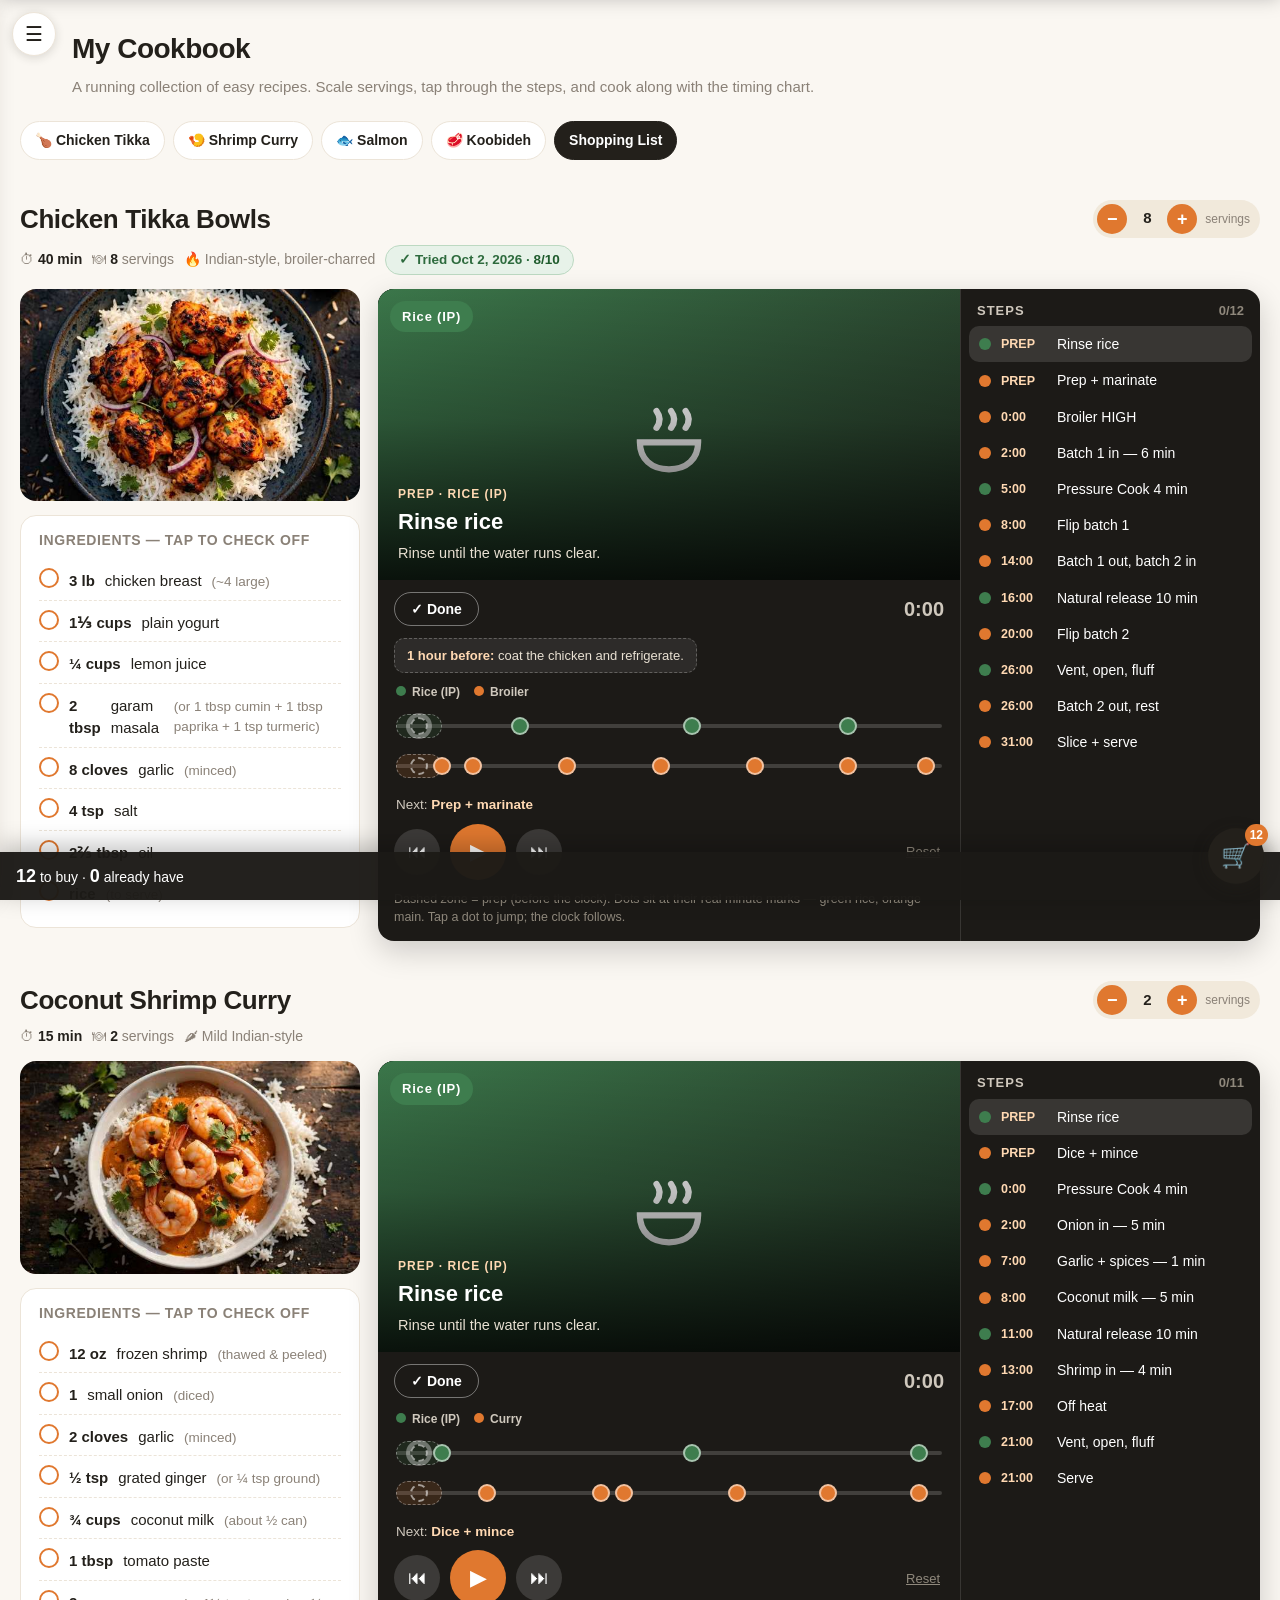
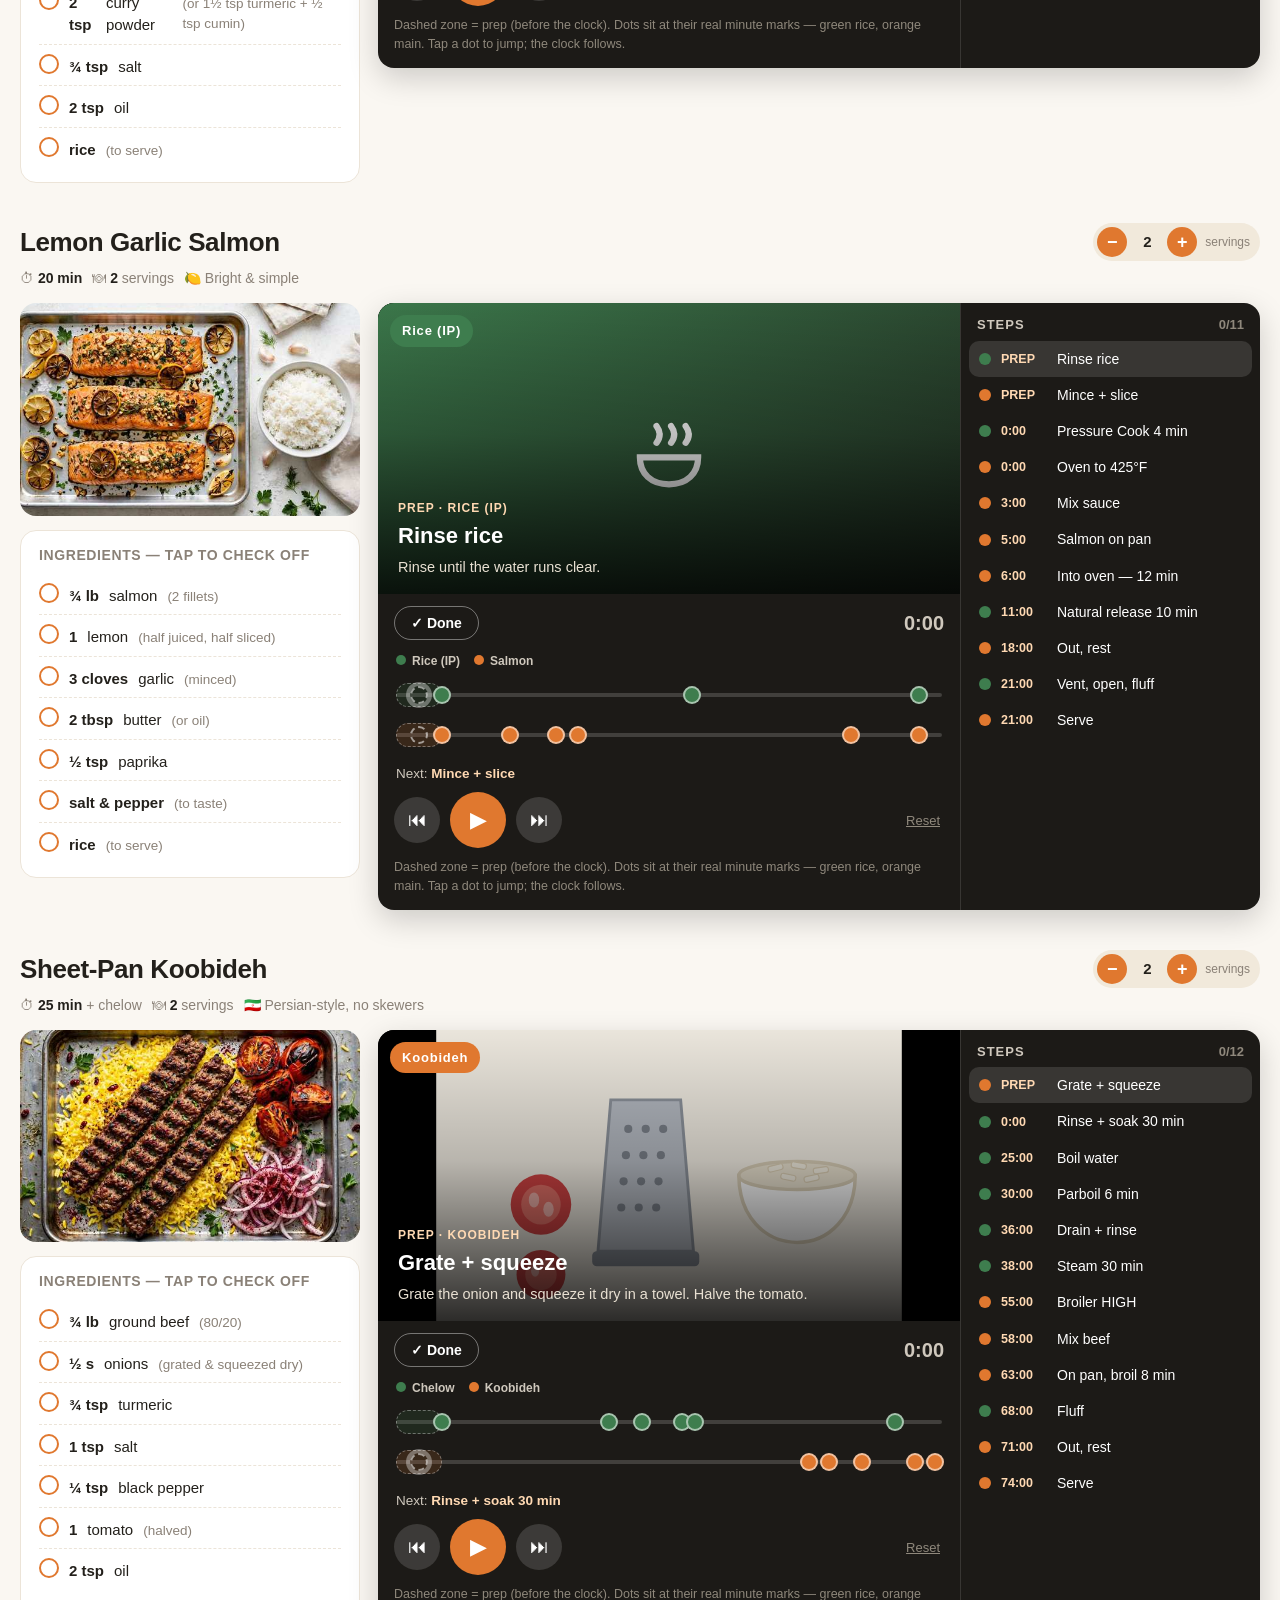
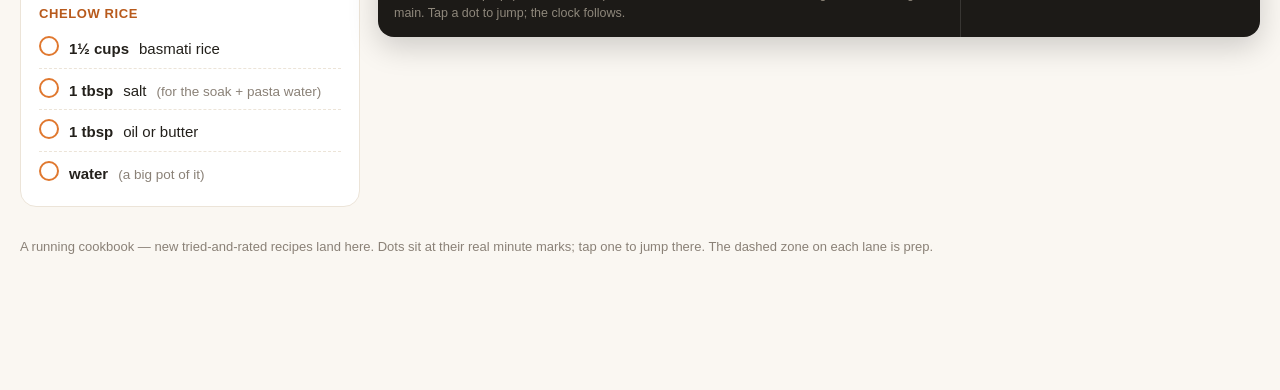
==== index.html @ 374c4019 "Shopping list: bottom section removed, now a floating mini-tab cart" ====
<!DOCTYPE html>
<html lang="en">
<head>
<meta charset="utf-8">
<meta name="viewport" content="width=device-width, initial-scale=1">
<title>My Cookbook</title>
<link rel="stylesheet" href="assets/app.css">
</head>
<body id="top">

<button id="drawerBtn" aria-label="Open menu" aria-expanded="false">☰</button>
<div id="scrim"></div>
<aside id="drawer" aria-hidden="true" aria-label="Site navigation">
  <div class="dhead"><span>My Cookbook</span><button id="drawerClose" aria-label="Close menu">×</button></div>
  <a class="dhome" href="index.html">⌂ Home</a>
  <div class="dlabel">Recipes</div>
  <nav class="drecipes">
    <a href="tikka.html">🍗 Chicken Tikka Bowls</a>
    <a href="shrimp.html">🍤 Coconut Shrimp Curry</a>
    <a href="salmon.html">🐟 Lemon Garlic Salmon</a>
    <a href="koobideh.html">🥩 Sheet-Pan Koobideh</a>
  </nav>
</aside>

<div id="cartFab">
  <div id="cartPanel" role="dialog" aria-label="Shopping list" aria-hidden="true">
    <div class="chead"><span>🛒 Shopping list</span><button id="cartClose" aria-label="Close shopping list">×</button></div>
    <ul id="cartItems"></ul>
    <div class="cfoot"><span id="cartTotal"></span><div class="cbtns"><button id="cartCopy">Copy for assistant</button><a id="cartAlbertsons" href="https://www.albertsons.com/assistant/" target="_blank" rel="noopener">Open Albertsons →</a></div></div>
  </div>
  <button id="cartBtn" aria-label="Open shopping list" aria-expanded="false">🛒<span id="cartCount"></span></button>
</div>

<div id="stickybar">
  <img id="sbThumb" alt="">
  <div class="sbname" id="sbName"></div>
  <div class="stepper" id="sbStepper">
    <button id="sbMinus" aria-label="Fewer servings">−</button><span class="sval" id="sbServ"></span><button id="sbPlus" aria-label="More servings">+</button><em>servings</em>
  </div>
</div>

<header>
  <h1>My Cookbook</h1>
  <p>A running collection of easy recipes. Scale servings, tap through the steps, and cook along with the timing chart.</p>
</header>

<nav class="toc">
  <a href="tikka.html">🍗 Chicken Tikka</a>
  <a href="shrimp.html">🍤 Shrimp Curry</a>
  <a href="salmon.html">🐟 Salmon</a>
  <a href="koobideh.html">🥩 Koobideh</a>
  <a href="#shopping" class="shop">Shopping List</a>
</nav>

<main>

<section class="recipe" id="tikka" data-r="tikka">
  <div class="rhead">
    <div><h2>Chicken Tikka Bowls</h2>
      <div class="meta"><span>⏱ <b>40 min</b></span><span>🍽 <b>8</b> servings</span><span>🔥 Indian-style, broiler-charred</span>
        <span class="tried">✓ Tried Oct 2, 2026 · <b>8/10</b></span></div></div>
    <div class="stepper" data-r="tikka"><button class="sminus" aria-label="Fewer servings">−</button><span class="sval"></span><button class="splus" aria-label="More servings">+</button><em>servings</em></div>
  </div>
  <div class="rgrid">
    <div class="c-ing"><img class="hero" data-img="chicken_tikka" src="" alt="Chicken tikka over rice">
      <div class="ingredients"><h3>Ingredients — tap to check off</h3><ul data-ingr="tikka"></ul></div></div>
    <div class="c-play"><div class="uplayer" data-player="tikka"></div></div>
  </div>
</section>

<section class="recipe" id="shrimp" data-r="shrimp">
  <div class="rhead">
    <div><h2>Coconut Shrimp Curry</h2>
      <div class="meta"><span>⏱ <b>15 min</b></span><span>🍽 <b>2</b> servings</span><span>🌶 Mild Indian-style</span></div></div>
    <div class="stepper" data-r="shrimp"><button class="sminus" aria-label="Fewer servings">−</button><span class="sval"></span><button class="splus" aria-label="More servings">+</button><em>servings</em></div>
  </div>
  <div class="rgrid">
    <div class="c-ing"><img class="hero" data-img="shrimp_curry" src="" alt="Coconut shrimp curry over rice">
      <div class="ingredients"><h3>Ingredients — tap to check off</h3><ul data-ingr="shrimp"></ul></div></div>
    <div class="c-play"><div class="uplayer" data-player="shrimp"></div></div>
  </div>
</section>

<section class="recipe" id="salmon" data-r="salmon">
  <div class="rhead">
    <div><h2>Lemon Garlic Salmon</h2>
      <div class="meta"><span>⏱ <b>20 min</b></span><span>🍽 <b>2</b> servings</span><span>🍋 Bright &amp; simple</span></div></div>
    <div class="stepper" data-r="salmon"><button class="sminus" aria-label="Fewer servings">−</button><span class="sval"></span><button class="splus" aria-label="More servings">+</button><em>servings</em></div>
  </div>
  <div class="rgrid">
    <div class="c-ing"><img class="hero" data-img="lemon_salmon" src="" alt="Lemon garlic salmon">
      <div class="ingredients"><h3>Ingredients — tap to check off</h3><ul data-ingr="salmon"></ul></div></div>
    <div class="c-play"><div class="uplayer" data-player="salmon"></div></div>
  </div>
</section>

<section class="recipe" id="koobideh" data-r="koobideh">
  <div class="rhead">
    <div><h2>Sheet-Pan Koobideh</h2>
      <div class="meta"><span>⏱ <b>25 min</b> + chelow</span><span>🍽 <b>2</b> servings</span><span>🇮🇷 Persian-style, no skewers</span></div></div>
    <div class="stepper" data-r="koobideh"><button class="sminus" aria-label="Fewer servings">−</button><span class="sval"></span><button class="splus" aria-label="More servings">+</button><em>servings</em></div>
  </div>
  <div class="rgrid">
    <div class="c-ing"><img class="hero" data-img="koobideh" src="" alt="Sheet-pan koobideh kebab">
      <div class="ingredients"><h3>Ingredients — tap to check off</h3><ul data-ingr="koobideh"></ul><h4>Chelow rice</h4><ul data-ingr="chelow"></ul></div></div>
    <div class="c-play"><div class="uplayer" data-player="koobideh"></div></div>
  </div>
</section>

<!-- data source for the floating cart (#cartFab); the visible shopping UI lives in the mini tab -->
<section id="shopping" hidden>
  <h2>Shopping List</h2>
  <p class="sub">Everything starts on your list — tap <b>Have it</b> for what’s already in your kitchen. Your picks are saved on this device.</p>

  <div class="group">
    <h3>Seafood &amp; Meat</h3>
    <div class="item" data-id="s1" data-name="Frozen shrimp, 12 oz">
      <div class="row1"><span class="name">Frozen shrimp</span><span class="qty">12 oz</span></div>
      <div class="tip">A 1 lb bag works too — just freeze the extra. Thaw in the fridge the night before.</div>
      <div class="pick"><button class="have">Have it</button><button class="need">Need it</button></div>
    </div>
    <div class="item" data-id="s2" data-name="Salmon fillets, ¾ lb">
      <div class="row1"><span class="name">Salmon fillets</span><span class="qty">¾ lb (2 fillets)</span></div>
      <div class="tip">Buy frozen — freeze on arrival, move to the fridge the night before cooking.</div>
      <div class="pick"><button class="have">Have it</button><button class="need">Need it</button></div>
    </div>
    <div class="item" data-id="s3" data-name="Chicken breast, 3 lb">
      <div class="row1"><span class="name">Chicken breast</span><span class="qty">3 lb (~4 large)</span></div>
      <div class="tip">Slice into strips or pound to even thickness so it cooks uniformly under the broiler.</div>
      <div class="pick"><button class="have">Have it</button><button class="need">Need it</button></div>
    </div>
    <div class="item" data-id="s4" data-name="Ground beef (80/20), ¾ lb">
      <div class="row1"><span class="name">Ground beef</span><span class="qty">¾ lb · 80/20</span></div>
      <div class="tip">Freeze on arrival, move to the fridge the night before cooking.</div>
      <div class="pick"><button class="have">Have it</button><button class="need">Need it</button></div>
    </div>
  </div>

  <div class="group">
    <h3>Produce</h3>
    <div class="item" data-id="s5" data-name="Yellow onions × 2">
      <div class="row1"><span class="name">Yellow onions</span><span class="qty">× 2</span></div>
      <div class="pick"><button class="have">Have it</button><button class="need">Need it</button></div>
    </div>
    <div class="item" data-id="s6" data-name="Garlic, 1 head">
      <div class="row1"><span class="name">Garlic</span><span class="qty">1 head</span></div>
      <div class="pick"><button class="have">Have it</button><button class="need">Need it</button></div>
    </div>
    <div class="item" data-id="s7" data-name="Fresh ginger, small piece">
      <div class="row1"><span class="name">Fresh ginger</span><span class="qty">small piece</span></div>
      <div class="tip">Optional — ground ginger from your spice rack works fine.</div>
      <div class="pick"><button class="have">Have it</button><button class="need">Need it</button></div>
    </div>
    <div class="item" data-id="s8" data-name="Lemons × 2">
      <div class="row1"><span class="name">Lemons</span><span class="qty">× 2</span></div>
      <div class="pick"><button class="have">Have it</button><button class="need">Need it</button></div>
    </div>
    <div class="item" data-id="s9" data-name="Tomato × 1">
      <div class="row1"><span class="name">Tomatoes</span><span class="qty">× 1</span></div>
      <div class="pick"><button class="have">Have it</button><button class="need">Need it</button></div>
    </div>
  </div>

  <div class="group">
    <h3>Dairy &amp; Pantry</h3>
    <div class="item" data-id="s10" data-name="Coconut milk, 1 can (13.5 oz)">
      <div class="row1"><span class="name">Coconut milk</span><span class="qty">1 can · 13.5 oz</span></div>
      <div class="tip">You'll use about half; the rest keeps 4 days in the fridge.</div>
      <div class="pick"><button class="have">Have it</button><button class="need">Need it</button></div>
    </div>
    <div class="item" data-id="s11" data-name="Tomato paste, 1 small can">
      <div class="row1"><span class="name">Tomato paste</span><span class="qty">1 small can</span></div>
      <div class="pick"><button class="have">Have it</button><button class="need">Need it</button></div>
    </div>
    <div class="item" data-id="s12" data-name="Plain yogurt, 1 large tub (32 oz)">
      <div class="row1"><span class="name">Plain yogurt</span><span class="qty">1 large tub · 32 oz</span></div>
      <div class="tip">For the tikka marinade — you'll use about 1⅓ cups. Whole milk yogurt = best char.</div>
      <div class="pick"><button class="have">Have it</button><button class="need">Need it</button></div>
    </div>
  </div>

  <div class="onhand"><b>Assumed on hand</b> (you said you’re stocked): rice, oil, butter, salt, pepper, turmeric, cumin, coriander, paprika, curry powder, garam masala.</div>
</section>

</main>

<div class="shopbar">
  <div class="count" id="shopCount"><b>12</b> items to decide on</div>
</div>

<footer>
  <p>A running cookbook — new tried-and-rated recipes land here. Dots sit at their real minute marks; tap one to jump there. The dashed zone on each lane is prep.</p>
</footer>

<script src="assets/img-data/shrimp_curry.js"></script><script src="assets/img-data/lemon_salmon.js"></script><script src="assets/img-data/chicken_tikka.js"></script><script src="assets/img-data/koobideh.js"></script><script src="assets/img-data/shrimp_steps.js"></script><script src="assets/img-data/salmon_steps.js"></script><script src="assets/img-data/chelow.js"></script><script src="assets/img-data/shrimp_prep.js"></script><script src="assets/img-data/salmon_prep.js"></script><script src="assets/app.js"></script>
</body>
</html>
---- assets/app.css ----
:root{
    --bg:#faf7f2; --card:#ffffff; --ink:#23201b; --muted:#8a8177;
    --accent:#e0782f; --accent-dark:#b85a1c; --green:#3e7d4e; --line:#ece4d8;
    --radius:16px;
  }
  *{box-sizing:border-box; -webkit-tap-highlight-color:transparent;}
  body{margin:0; background:var(--bg); color:var(--ink);
    font-family:-apple-system,BlinkMacSystemFont,"Segoe UI",Roboto,Helvetica,Arial,sans-serif;
    line-height:1.5; padding-bottom:120px;}
  /* ---------- sticky recipe bar ---------- */
  #stickybar{position:fixed; top:0; left:0; right:0; z-index:60; display:flex; align-items:center; gap:12px;
    background:rgba(28,26,23,.97); color:#fff; padding:10px 16px;
    transform:translateY(-110%); transition:transform .25s ease; box-shadow:0 4px 18px rgba(0,0,0,.25);}
  #stickybar.show{transform:none;}
  #stickybar img{width:44px; height:44px; border-radius:50%; object-fit:cover; flex:0 0 auto;}
  #stickybar .sbname{font-weight:700; font-size:15px; flex:1; white-space:nowrap; overflow:hidden; text-overflow:ellipsis;}
  .stepper{display:flex; align-items:center; gap:8px; border-radius:999px; padding:4px 8px 4px 4px; flex:0 0 auto;}
  #stickybar .stepper{background:rgba(255,255,255,.12);}
  .rhead .stepper{background:#f1e9db;}
  .stepper button{width:30px; height:30px; border-radius:50%; border:none; background:var(--accent); color:#fff;
    font-size:18px; font-weight:700; cursor:pointer; line-height:1; padding:0;}
  .stepper .sval{min-width:24px; text-align:center; font-weight:800; font-size:15px; font-variant-numeric:tabular-nums;}
  .stepper em{font-style:normal; font-size:12px; color:#cfc8bd; margin-right:2px;}
  .rhead .stepper em{color:var(--muted);}
  /* ---------- page head ---------- */
  header{padding:28px 20px 8px 72px; max-width:1400px; margin:0 auto;}
  header h1{margin:0 0 6px; font-size:28px; letter-spacing:-.5px;}
  header p{margin:0; color:var(--muted); font-size:15px;}
  .toc{max-width:1400px; margin:14px auto 0; padding:0 20px; display:flex; gap:8px; flex-wrap:wrap;}
  .toc a{text-decoration:none; color:var(--ink); background:var(--card); border:1px solid var(--line);
    padding:8px 14px; border-radius:999px; font-size:14px; font-weight:600;}
  .toc a.shop{background:var(--ink); color:#fff; border-color:var(--ink);}
  /* retractable left nav drawer */
  #drawerBtn{position:fixed; top:12px; left:12px; z-index:70; width:44px; height:44px; border-radius:50%;
    background:var(--card); border:1px solid var(--line); font-size:20px; line-height:1; cursor:pointer;
    box-shadow:0 2px 10px rgba(35,32,27,.15); color:var(--ink);}
  #scrim{position:fixed; inset:0; z-index:75; background:rgba(35,32,27,.45);
    opacity:0; pointer-events:none; transition:opacity .25s ease;}
  #scrim.show{opacity:1; pointer-events:auto;}
  #drawer{position:fixed; top:0; left:0; bottom:0; z-index:80; width:min(300px,84vw);
    background:var(--card); box-shadow:4px 0 24px rgba(35,32,27,.2);
    transform:translateX(-105%); transition:transform .28s ease;
    display:flex; flex-direction:column; padding:18px;}
  #drawer.open{transform:none;}
  .dhead{display:flex; align-items:center; justify-content:space-between;
    font-weight:800; font-size:18px; margin-bottom:12px;}
  #drawerClose{border:0; background:none; font-size:26px; cursor:pointer; color:var(--muted); line-height:1; padding:4px 8px;}
  .dhome{display:block; font-weight:700; padding:12px; border-radius:12px;
    text-decoration:none; color:var(--ink); background:#f6efe3; margin-bottom:4px;}
  .dlabel{font-size:12px; text-transform:uppercase; letter-spacing:.08em; color:var(--muted); margin:14px 4px 6px;}
  .drecipes a{display:block; padding:11px 12px; border-radius:12px; text-decoration:none; color:var(--ink); font-weight:600;}
  .drecipes a:hover{background:#f6efe3;}
  .drecipes a.active, .dhome.active{background:var(--accent); color:#fff;}
  /* floating shopping cart */
  #cartFab{position:fixed; right:16px; bottom:16px; z-index:65;}
  #cartBtn{width:56px; height:56px; border-radius:50%; background:var(--ink); color:#fff;
    font-size:24px; border:0; cursor:pointer; box-shadow:0 4px 16px rgba(35,32,27,.3); position:relative;}
  #cartCount{position:absolute; top:-4px; right:-4px; background:var(--accent); color:#fff;
    font-size:12px; font-weight:800; min-width:22px; height:22px; border-radius:11px;
    display:flex; align-items:center; justify-content:center; padding:0 5px;}
  #cartPanel{position:absolute; right:0; bottom:68px; width:min(320px,calc(100vw - 32px));
    max-height:min(60vh,480px); overflow-y:auto; background:var(--card);
    border:1px solid var(--line); border-radius:16px; box-shadow:0 8px 32px rgba(35,32,27,.25);
    transform:translateY(8px); opacity:0; pointer-events:none; transition:opacity .2s ease, transform .2s ease;}
  #cartFab.open #cartPanel{opacity:1; pointer-events:auto; transform:none;}
  .chead{display:flex; align-items:center; justify-content:space-between; padding:12px 14px;
    font-weight:800; border-bottom:1px solid var(--line); position:sticky; top:0; background:var(--card); z-index:1;}
  #cartClose{border:0; background:none; font-size:24px; cursor:pointer; color:var(--muted); line-height:1; padding:2px 6px;}
  #cartItems{list-style:none; margin:0; padding:8px;}
  #cartItems li label{display:flex; gap:10px; align-items:flex-start; padding:9px 8px;
    border-radius:10px; cursor:pointer; font-size:14px;}
  #cartItems li label:hover{background:#f6efe3;}
  #cartItems input{width:18px; height:18px; accent-color:var(--accent); margin-top:1px; flex:0 0 auto; cursor:pointer;}
  #cartItems .cempty{padding:16px; text-align:center; color:var(--muted); font-size:14px;}
  .cfoot{display:flex; flex-direction:column; gap:4px;
    padding:10px 14px 12px; border-top:1px solid var(--line); position:sticky; bottom:0; background:var(--card);}
  #cartTotal{font-size:13px; color:var(--muted); font-weight:600;}
  .cbtns{display:flex; gap:8px; margin-top:6px;}
  #cartCopy{flex:1; background:var(--accent); color:#fff; border:0; border-radius:10px;
    padding:10px 12px; font-weight:700; font-size:14px; cursor:pointer;}
  #cartAlbertsons{flex:1; background:#fff; color:var(--ink); border:1px solid var(--line); border-radius:10px;
    padding:10px 12px; font-weight:700; font-size:14px; text-align:center; text-decoration:none;}
  #cartItems li.off label{opacity:.45;}
  #cartItems .trow small{display:block; color:var(--muted); font-size:12.5px; margin-top:2px; font-weight:400;}
  main{max-width:1400px; margin:0 auto; padding:0 20px;}
  section.recipe{margin-top:40px; scroll-margin-top:80px;}
  /* ---------- recipe head + grid ---------- */
  .rhead{display:flex; justify-content:space-between; align-items:flex-start; gap:12px; margin:0 0 14px; flex-wrap:wrap;}
  .rhead h2{margin:0 0 6px; font-size:26px; letter-spacing:-.4px;}
  .meta{display:flex; gap:10px; flex-wrap:wrap; color:var(--muted); font-size:14px; align-items:center;}
  .meta b{color:var(--ink);}
  .tried{display:inline-block; background:#e7f2e9; color:#2e6b3e; border:1.5px solid #bcd9c2;
    border-radius:999px; padding:4px 13px; font-weight:700; font-size:13.5px;}
  .tried b{color:#1f5c2d;}
  .rgrid{display:grid; gap:18px; grid-template-columns:1fr; align-items:start;}
  @media(min-width:1000px){
    .rgrid{grid-template-columns:minmax(300px,340px) minmax(0,1fr);}
  }
  .recipe .hero{width:100%; border-radius:var(--radius); display:block; aspect-ratio:16/10; object-fit:cover;}
  .ingredients{background:var(--card); border:1px solid var(--line); border-radius:var(--radius); padding:14px 18px; margin-top:14px;}
  .ingredients h3{margin:0 0 8px; font-size:14px; text-transform:uppercase; letter-spacing:.6px; color:var(--muted);}
  .ingredients h4{margin:14px 0 4px; font-size:13px; text-transform:uppercase; letter-spacing:.6px; color:var(--accent-dark);}
  .ingredients ul{margin:0; padding:0; list-style:none;}
  .ingredients li{padding:7px 0; border-top:1px dashed var(--line); font-size:15px; cursor:pointer; display:flex; gap:10px; align-items:baseline;}
  .ingredients li:first-child{border-top:none;}
  .ingredients li::before{content:""; flex:0 0 auto; width:16px; height:16px; border:2px solid var(--accent);
    border-radius:50%; transform:translateY(2px);}
  .ingredients li.done{color:var(--muted); text-decoration:line-through;}
  .ingredients li.done::before{background:var(--accent); border-color:var(--accent);}
  .ingredients .iqty{font-weight:700; font-variant-numeric:tabular-nums;}
  .ingredients .inote{color:var(--muted); font-size:13.5px;}
  /* ---------- unified player ---------- */
  .uplayer{background:#1c1a17; border-radius:var(--radius); overflow:hidden; color:#fff; box-shadow:0 10px 30px rgba(0,0,0,.18);}
  .ugrid{display:grid; grid-template-columns:1fr;}
  .umain{min-width:0;}
  .uscreen{position:relative; aspect-ratio:16/8; overflow:hidden; background:#000;}
  .uvis{position:absolute; inset:0;}
  .uvis.kb{animation:kb 8s ease-in-out infinite alternate;}
  .upic{position:absolute; inset:0; background-size:cover; background-position:center;}
  .upic.quad{background-size:200% 200%; background-repeat:no-repeat;}
  .uart{position:absolute; inset:0;}
  .uart svg{width:100%; height:100%; display:block;}
  .uicon{position:absolute; inset:0; display:flex; align-items:center; justify-content:center;}
  @keyframes kb{from{transform:scale(1) translate(0,0);} to{transform:scale(1.12) translate(-1.5%,1.5%);}}
  .uscreen .shade{position:absolute; inset:0; background:linear-gradient(to top, rgba(0,0,0,.82) 0%, rgba(0,0,0,.25) 55%, rgba(0,0,0,.05) 100%);}
  .lane-chip{position:absolute; top:12px; left:12px; color:#fff;
    font-weight:800; font-size:13px; letter-spacing:.8px; padding:6px 12px; border-radius:999px;}
  .step-text{position:absolute; left:0; right:0; bottom:0; padding:18px 20px 16px;}
  .step-text .kicker{font-size:12px; letter-spacing:1px; color:#ffd9b3; font-weight:700; margin-bottom:4px; font-variant-numeric:tabular-nums;}
  .step-text .instr{font-size:22px; font-weight:700; line-height:1.35; margin:0;}
  .step-text .isub{font-size:14.5px; font-weight:500; line-height:1.45; margin:6px 0 0; color:#e8e0d2; max-width:36em;}
  .step-text.anim .instr, .step-text.anim .kicker, .step-text.anim .isub{animation:slideup .45s ease both;}
  @keyframes slideup{from{opacity:0; transform:translateY(14px);} to{opacity:1; transform:none;}}
  .u-actions{display:flex; align-items:center; gap:10px; padding:12px 16px 2px;}
  .tchip{border:none; border-radius:999px; background:var(--accent); color:#fff; font-size:14px; font-weight:700;
    padding:9px 16px; cursor:pointer; font-variant-numeric:tabular-nums;}
  .tchip.running{animation:tpulse 1s infinite;}
  @keyframes tpulse{50%{opacity:.6;}}
  .udone{border:1.5px solid rgba(255,255,255,.4); background:transparent; color:#fff; border-radius:999px;
    font-size:14px; font-weight:700; padding:8px 16px; cursor:pointer;}
  .udone.marked{background:var(--green); border-color:var(--green);}
  .uclock{margin-left:auto; font-size:20px; font-weight:800; font-variant-numeric:tabular-nums; color:#cfc8bd;}
  .tl-prep{display:inline-block; font-size:13px; background:rgba(255,255,255,.08); border:1px dashed rgba(255,255,255,.25);
    border-radius:10px; padding:7px 12px; margin:10px 16px 0; color:#e8e0d2;}
  .tl-prep b{color:#ffd9b3;}
  .utimeline{position:relative; padding:10px 18px 2px;}
  .ulegend{display:flex; gap:14px; margin-bottom:8px; flex-wrap:wrap;}
  .uleg{font-size:12px; color:#cfc8bd; font-weight:600;}
  .uleg i{display:inline-block; width:10px; height:10px; border-radius:50%; margin-right:6px;}
  .ulanes{position:relative; --pz:46px;}
  .ulane{position:relative; height:34px; margin-bottom:6px;}
  .utrack{position:absolute; left:0; right:0; top:50%; height:4px; transform:translateY(-50%);
    background:rgba(255,255,255,.16); border-radius:99px;}
  .uprepzone{position:absolute; left:0; top:50%; transform:translateY(-50%); width:var(--pz); height:24px;
    border:1.5px dashed rgba(255,255,255,.35); border-radius:99px;}
  .udot{position:absolute; top:50%; transform:translate(-50%,-50%); width:18px; height:18px; border-radius:50%;
    border:2px solid rgba(255,255,255,.55); cursor:pointer; padding:0;}
  .udot.prep{background:transparent !important; border-style:dashed;}
  .udot.done{outline:3px solid var(--green); outline-offset:2px;}
  .udot.active{box-shadow:0 0 0 4px rgba(255,255,255,.35);}
  .ucursor{position:absolute; top:0; bottom:0; width:2px; background:#fff; opacity:.85; display:none;
    box-shadow:0 0 8px rgba(255,255,255,.6); z-index:5;}
  .unext{font-size:13.5px; color:#cfc8bd; padding:4px 18px 0; min-height:20px;}
  .unext b{color:#ffd9b3;}
  .ucontrols{display:flex; align-items:center; gap:10px; padding:8px 16px 4px;}
  .cbtn{border:none; border-radius:50%; width:46px; height:46px; font-size:19px; cursor:pointer;
    background:rgba(255,255,255,.14); color:#fff; display:flex; align-items:center; justify-content:center;}
  .cbtn.play{background:var(--accent); width:56px; height:56px; font-size:22px;}
  .treset{border:none; background:none; color:#8f887c; font-size:13px; cursor:pointer; text-decoration:underline;
    padding:4px; margin-left:auto;}
  .hint{font-size:12.5px; color:#8f887c; padding:6px 16px 14px;}
  /* ---------- step list ---------- */
  .ulistwrap{display:flex; flex-direction:column; min-height:0; border-top:1px solid rgba(255,255,255,.12);}
  .ulisthead{padding:12px 16px 6px; font-size:13px; font-weight:800; letter-spacing:1px; color:#cfc8bd;
    text-transform:uppercase; display:flex; justify-content:space-between; align-items:baseline;}
  .uprog{font-variant-numeric:tabular-nums; color:#8f887c; letter-spacing:0;}
  .ulist{overflow-y:auto; padding:0 8px 12px;}
  .urow{display:flex; align-items:center; gap:10px; width:100%; text-align:left; background:none; border:none; color:#fff;
    padding:9px 10px; border-radius:10px; cursor:pointer; font-size:14px; font-family:inherit;}
  .urow:hover{background:rgba(255,255,255,.06);}
  .urow.active{background:rgba(255,255,255,.12);}
  .rdot{flex:0 0 auto; width:12px; height:12px; border-radius:50%;}
  .rtime{flex:0 0 auto; width:46px; font-variant-numeric:tabular-nums; font-size:12.5px; color:#ffd9b3; font-weight:700;}
  .rshort{flex:1; line-height:1.3;}
  .urow.done .rshort{color:#8f887c; text-decoration:line-through;}
  .rcheck{flex:0 0 auto; color:var(--green); font-weight:800; visibility:hidden;}
  .urow.done .rcheck{visibility:visible;}
  @media(min-width:1200px){
    .ugrid{grid-template-columns:minmax(0,1fr) 300px;}
    .ulistwrap{border-top:none; border-left:1px solid rgba(255,255,255,.12);}
    .ulist{max-height:640px;}
  }
  /* ---------- shopping ---------- */
  #shopping{margin-top:44px; scroll-margin-top:80px;}
  #shopping h2{font-size:24px; letter-spacing:-.4px; margin:0 0 4px;}
  #shopping .sub{color:var(--muted); font-size:14.5px; margin:0 0 14px;}
  .group{background:var(--card); border:1px solid var(--line); border-radius:var(--radius); margin-bottom:14px; overflow:hidden;}
  .group h3{margin:0; padding:12px 18px; font-size:14px; text-transform:uppercase; letter-spacing:.6px;
    color:var(--muted); background:#f5efe6;}
  .item{padding:12px 18px; border-top:1px solid var(--line);}
  .item .row1{display:flex; justify-content:space-between; gap:10px; align-items:baseline;}
  .item .name{font-weight:600; font-size:15.5px;}
  .item .qty{color:var(--muted); font-size:13.5px; text-align:right;}
  .item .tip{font-size:13px; color:var(--muted); margin:2px 0 8px;}
  .pick{display:flex; gap:8px;}
  .pick button{flex:1; border:1.5px solid var(--line); background:#fff; border-radius:10px; padding:9px 0;
    font-size:14px; font-weight:600; cursor:pointer; color:var(--ink);}
  .pick button.have.on{background:var(--green); border-color:var(--green); color:#fff;}
  .pick button.need.on{background:var(--accent); border-color:var(--accent); color:#fff;}
  .onhand{background:var(--card); border:1px dashed var(--line); border-radius:var(--radius);
    padding:12px 18px; font-size:14px; color:var(--muted); margin-bottom:14px;}
  .onhand b{color:var(--ink);}
  .shopbar{position:fixed; left:0; right:0; bottom:0; background:rgba(28,26,23,.97); color:#fff;
    padding:12px 16px calc(12px + env(safe-area-inset-bottom)); display:flex; gap:10px; align-items:center;
    box-shadow:0 -6px 24px rgba(0,0,0,.25); z-index:50;}
  .shopbar .count{font-size:14px; flex:1; line-height:1.35;}
  .shopbar .count b{font-size:18px;}
  .shopbar button{border:none; border-radius:12px; padding:12px 16px; font-size:14.5px; font-weight:700; cursor:pointer;}
  #copyBtn{background:var(--accent); color:#fff;}
  #albertsons{background:#fff; color:var(--ink); text-decoration:none; display:inline-block; border-radius:12px; padding:12px 16px; font-size:14.5px; font-weight:700;}
  footer{max-width:1400px; margin:30px auto 0; padding:0 20px; color:var(--muted); font-size:13px;}
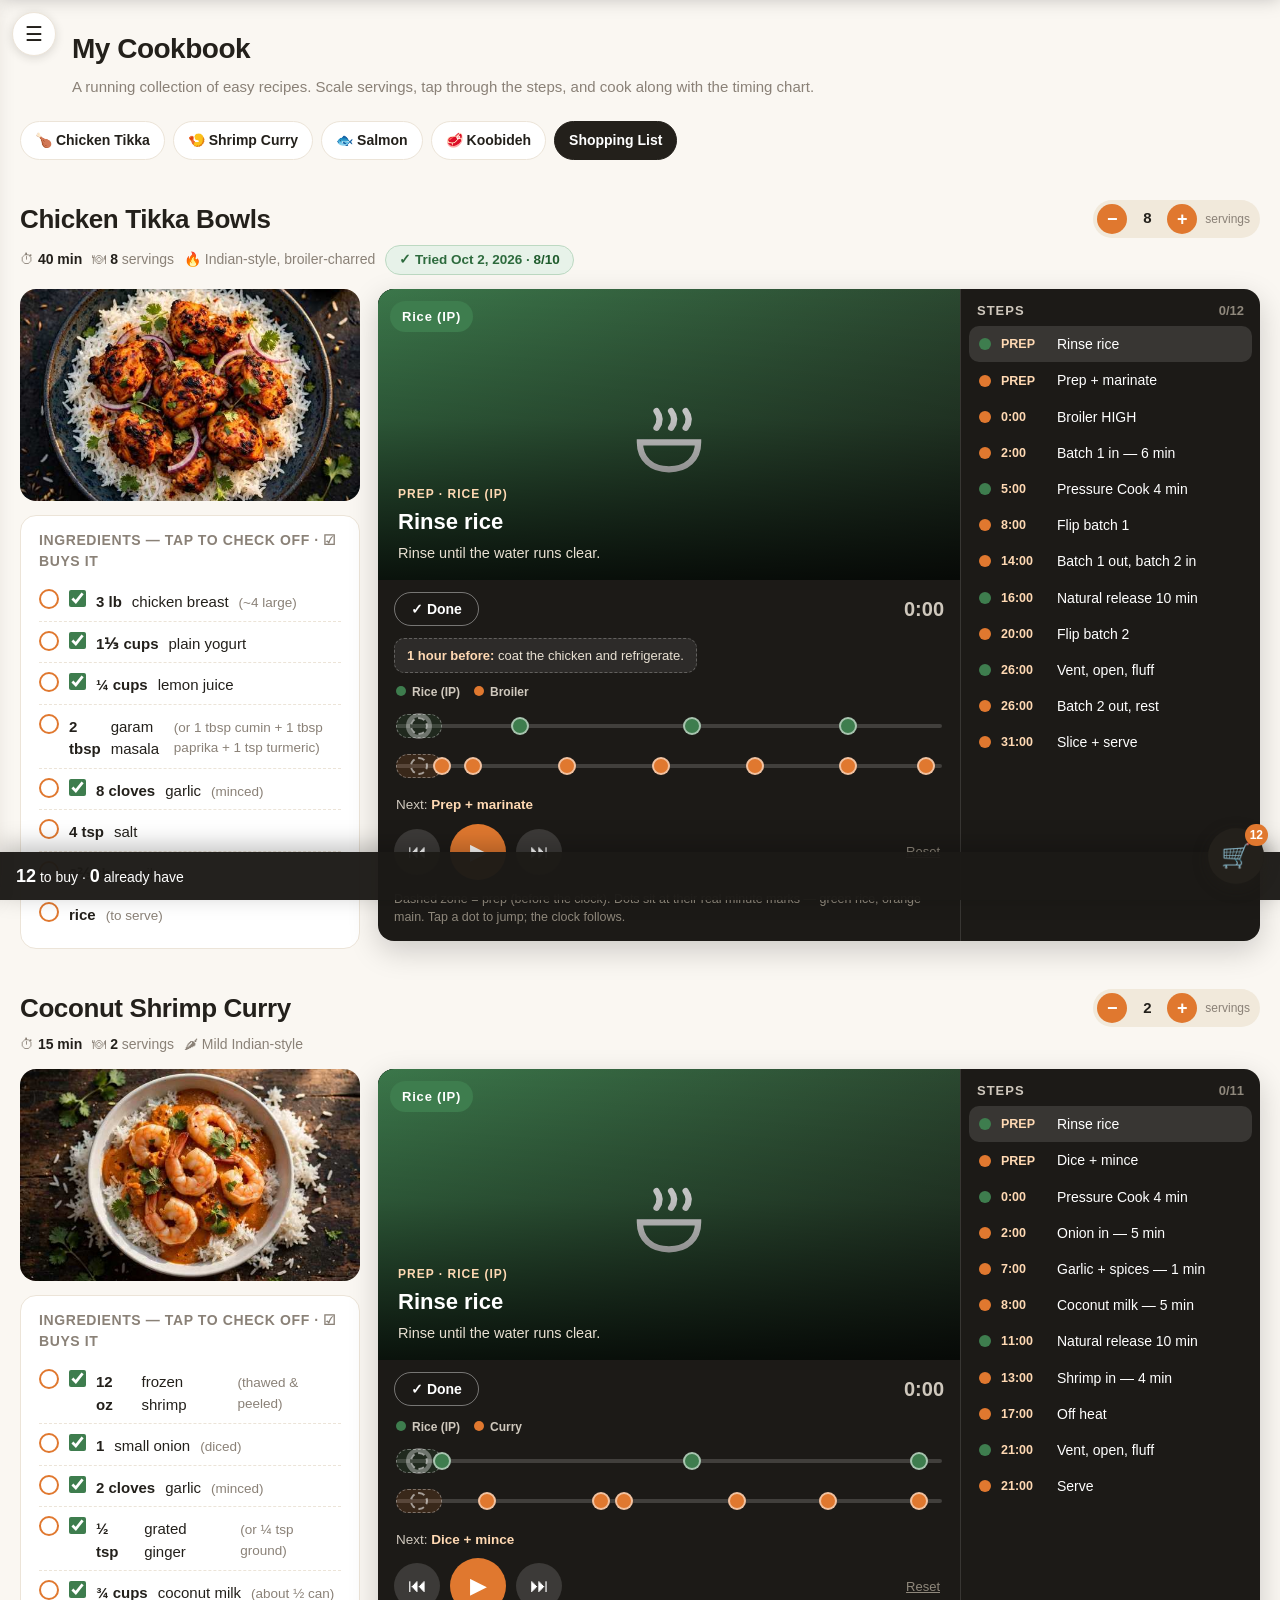
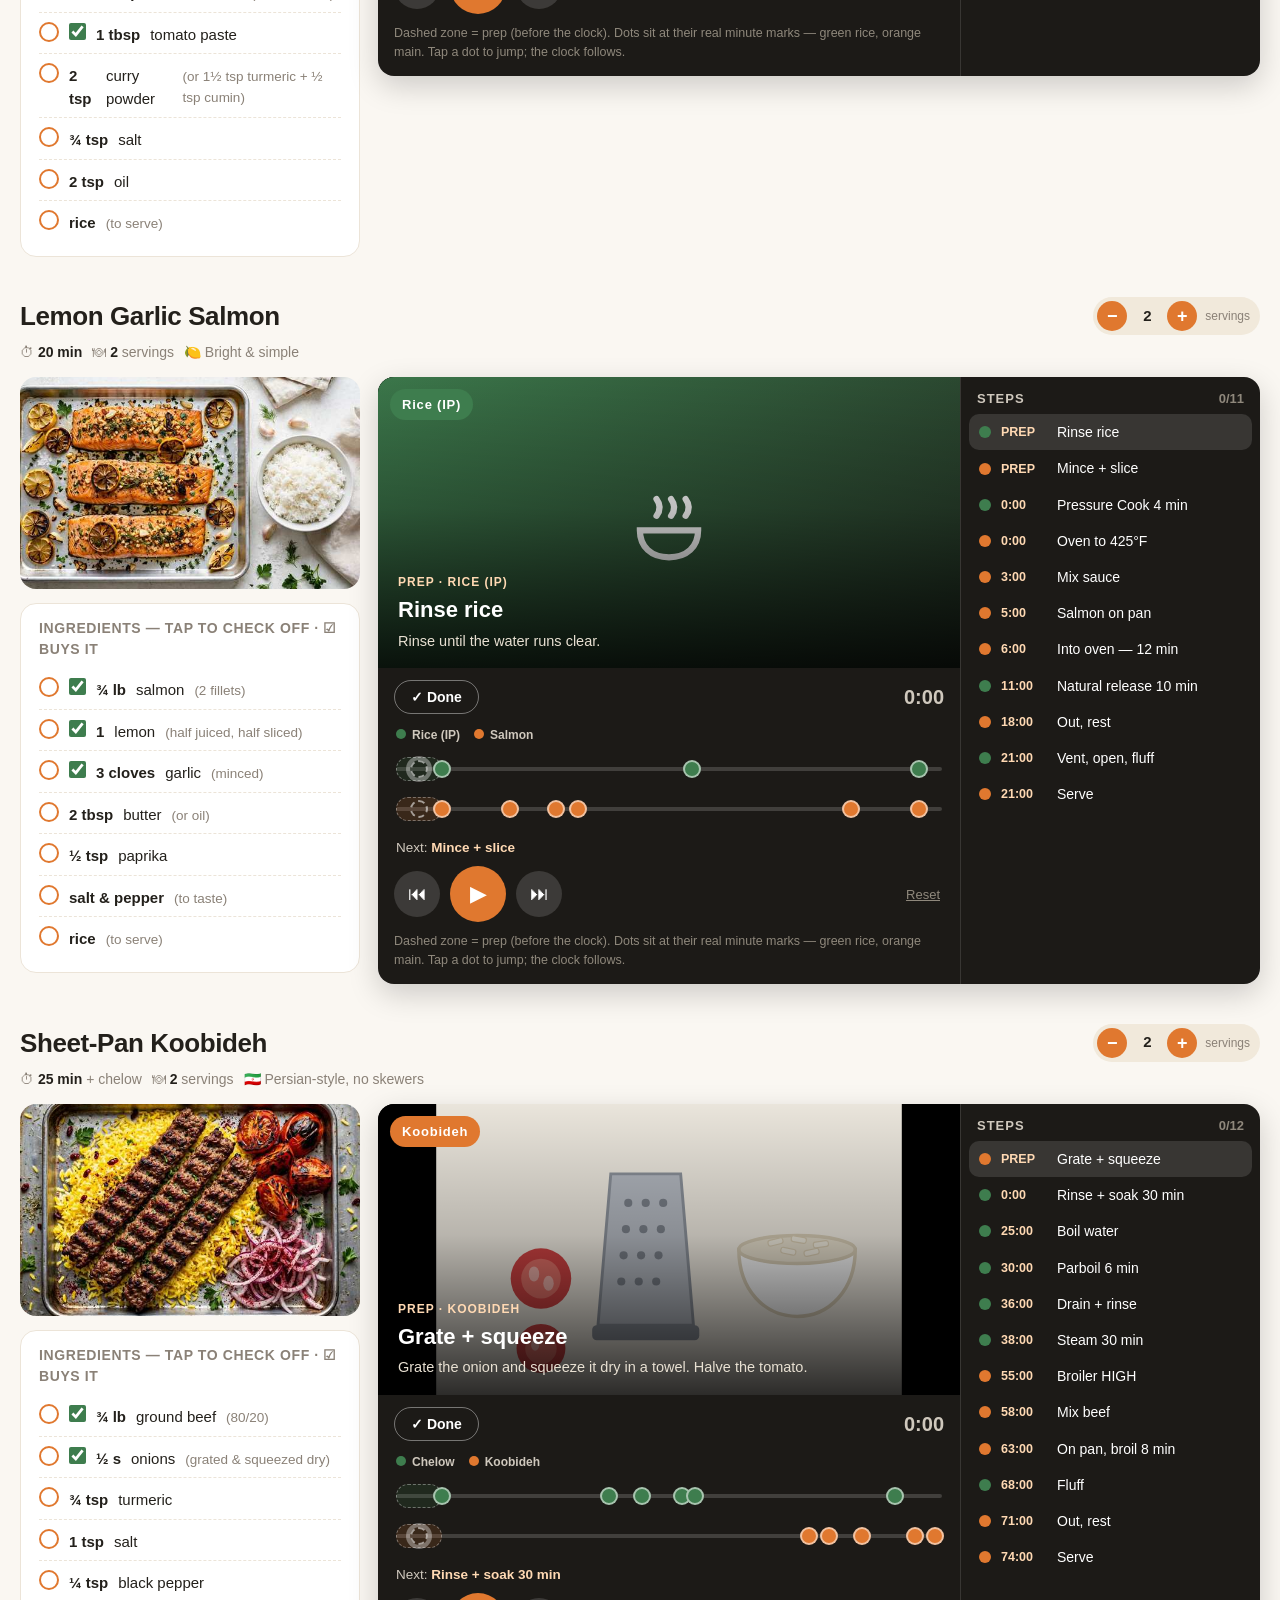
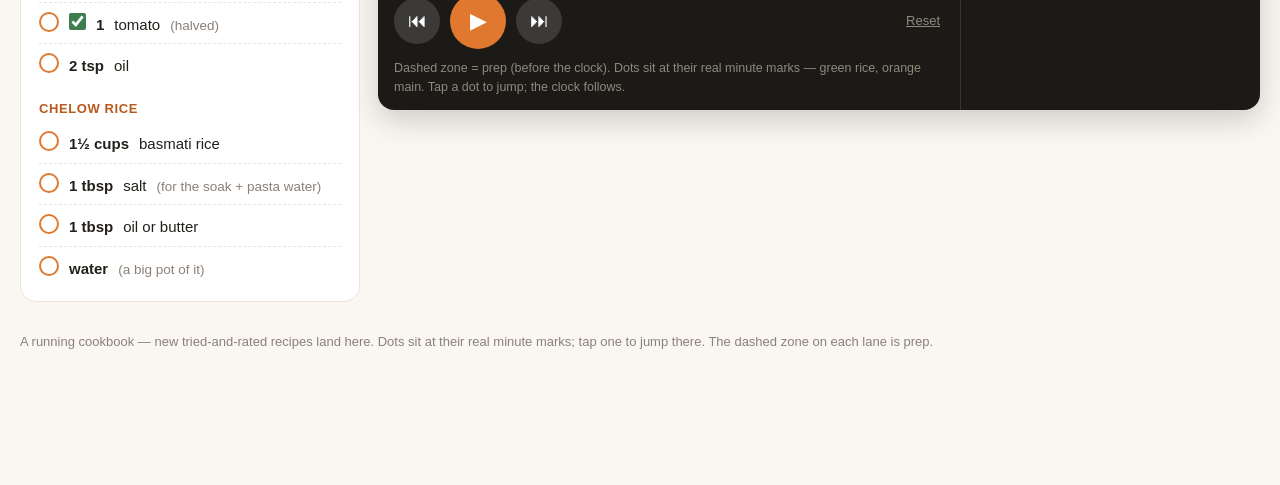
==== commit 7a12e1d6: "Cart: bigger panel, quantities follow servings, ingredient buy checkboxes" ====
--- a/index.html
+++ b/index.html
@@ -63,7 +63,7 @@
   </div>
   <div class="rgrid">
     <div class="c-ing"><img class="hero" data-img="chicken_tikka" src="" alt="Chicken tikka over rice">
-      <div class="ingredients"><h3>Ingredients — tap to check off</h3><ul data-ingr="tikka"></ul></div></div>
+      <div class="ingredients"><h3>Ingredients — tap to check off · ☑ buys it</h3><ul data-ingr="tikka"></ul></div></div>
     <div class="c-play"><div class="uplayer" data-player="tikka"></div></div>
   </div>
 </section>
@@ -76,7 +76,7 @@
   </div>
   <div class="rgrid">
     <div class="c-ing"><img class="hero" data-img="shrimp_curry" src="" alt="Coconut shrimp curry over rice">
-      <div class="ingredients"><h3>Ingredients — tap to check off</h3><ul data-ingr="shrimp"></ul></div></div>
+      <div class="ingredients"><h3>Ingredients — tap to check off · ☑ buys it</h3><ul data-ingr="shrimp"></ul></div></div>
     <div class="c-play"><div class="uplayer" data-player="shrimp"></div></div>
   </div>
 </section>
@@ -89,7 +89,7 @@
   </div>
   <div class="rgrid">
     <div class="c-ing"><img class="hero" data-img="lemon_salmon" src="" alt="Lemon garlic salmon">
-      <div class="ingredients"><h3>Ingredients — tap to check off</h3><ul data-ingr="salmon"></ul></div></div>
+      <div class="ingredients"><h3>Ingredients — tap to check off · ☑ buys it</h3><ul data-ingr="salmon"></ul></div></div>
     <div class="c-play"><div class="uplayer" data-player="salmon"></div></div>
   </div>
 </section>
@@ -102,7 +102,7 @@
   </div>
   <div class="rgrid">
     <div class="c-ing"><img class="hero" data-img="koobideh" src="" alt="Sheet-pan koobideh kebab">
-      <div class="ingredients"><h3>Ingredients — tap to check off</h3><ul data-ingr="koobideh"></ul><h4>Chelow rice</h4><ul data-ingr="chelow"></ul></div></div>
+      <div class="ingredients"><h3>Ingredients — tap to check off · ☑ buys it</h3><ul data-ingr="koobideh"></ul><h4>Chelow rice</h4><ul data-ingr="chelow"></ul></div></div>
     <div class="c-play"><div class="uplayer" data-player="koobideh"></div></div>
   </div>
 </section>
@@ -114,22 +114,22 @@
 
   <div class="group">
     <h3>Seafood &amp; Meat</h3>
-    <div class="item" data-id="s1" data-name="Frozen shrimp, 12 oz">
+    <div class="item" data-id="s1" data-r="shrimp" data-q="12" data-u="oz" data-name="Frozen shrimp">
       <div class="row1"><span class="name">Frozen shrimp</span><span class="qty">12 oz</span></div>
       <div class="tip">A 1 lb bag works too — just freeze the extra. Thaw in the fridge the night before.</div>
       <div class="pick"><button class="have">Have it</button><button class="need">Need it</button></div>
     </div>
-    <div class="item" data-id="s2" data-name="Salmon fillets, ¾ lb">
+    <div class="item" data-id="s2" data-r="salmon" data-q="0.75" data-u="lb" data-name="Salmon fillets" data-note="2 fillets">
       <div class="row1"><span class="name">Salmon fillets</span><span class="qty">¾ lb (2 fillets)</span></div>
       <div class="tip">Buy frozen — freeze on arrival, move to the fridge the night before cooking.</div>
       <div class="pick"><button class="have">Have it</button><button class="need">Need it</button></div>
     </div>
-    <div class="item" data-id="s3" data-name="Chicken breast, 3 lb">
+    <div class="item" data-id="s3" data-r="tikka" data-q="3" data-u="lb" data-name="Chicken breast" data-note="~4 large">
       <div class="row1"><span class="name">Chicken breast</span><span class="qty">3 lb (~4 large)</span></div>
       <div class="tip">Slice into strips or pound to even thickness so it cooks uniformly under the broiler.</div>
       <div class="pick"><button class="have">Have it</button><button class="need">Need it</button></div>
     </div>
-    <div class="item" data-id="s4" data-name="Ground beef (80/20), ¾ lb">
+    <div class="item" data-id="s4" data-r="koobideh" data-q="0.75" data-u="lb" data-name="Ground beef (80/20)">
       <div class="row1"><span class="name">Ground beef</span><span class="qty">¾ lb · 80/20</span></div>
       <div class="tip">Freeze on arrival, move to the fridge the night before cooking.</div>
       <div class="pick"><button class="have">Have it</button><button class="need">Need it</button></div>
@@ -138,24 +138,24 @@
 
   <div class="group">
     <h3>Produce</h3>
-    <div class="item" data-id="s5" data-name="Yellow onions × 2">
+    <div class="item" data-id="s5" data-r="shrimp" data-q="2" data-count="1" data-name="Yellow onions">
       <div class="row1"><span class="name">Yellow onions</span><span class="qty">× 2</span></div>
       <div class="pick"><button class="have">Have it</button><button class="need">Need it</button></div>
     </div>
-    <div class="item" data-id="s6" data-name="Garlic, 1 head">
+    <div class="item" data-id="s6" data-r="tikka" data-q="1" data-u="head" data-up="heads" data-name="Garlic">
       <div class="row1"><span class="name">Garlic</span><span class="qty">1 head</span></div>
       <div class="pick"><button class="have">Have it</button><button class="need">Need it</button></div>
     </div>
-    <div class="item" data-id="s7" data-name="Fresh ginger, small piece">
+    <div class="item" data-id="s7" data-r="shrimp" data-q="1" data-u="small piece" data-up="small pieces" data-name="Fresh ginger">
       <div class="row1"><span class="name">Fresh ginger</span><span class="qty">small piece</span></div>
       <div class="tip">Optional — ground ginger from your spice rack works fine.</div>
       <div class="pick"><button class="have">Have it</button><button class="need">Need it</button></div>
     </div>
-    <div class="item" data-id="s8" data-name="Lemons × 2">
+    <div class="item" data-id="s8" data-r="salmon" data-q="2" data-count="1" data-name="Lemons">
       <div class="row1"><span class="name">Lemons</span><span class="qty">× 2</span></div>
       <div class="pick"><button class="have">Have it</button><button class="need">Need it</button></div>
     </div>
-    <div class="item" data-id="s9" data-name="Tomato × 1">
+    <div class="item" data-id="s9" data-r="koobideh" data-q="1" data-count="1" data-name="Tomato">
       <div class="row1"><span class="name">Tomatoes</span><span class="qty">× 1</span></div>
       <div class="pick"><button class="have">Have it</button><button class="need">Need it</button></div>
     </div>
@@ -163,16 +163,16 @@
 
   <div class="group">
     <h3>Dairy &amp; Pantry</h3>
-    <div class="item" data-id="s10" data-name="Coconut milk, 1 can (13.5 oz)">
+    <div class="item" data-id="s10" data-r="shrimp" data-q="1" data-u="can" data-up="cans" data-name="Coconut milk" data-note="13.5 oz">
       <div class="row1"><span class="name">Coconut milk</span><span class="qty">1 can · 13.5 oz</span></div>
       <div class="tip">You'll use about half; the rest keeps 4 days in the fridge.</div>
       <div class="pick"><button class="have">Have it</button><button class="need">Need it</button></div>
     </div>
-    <div class="item" data-id="s11" data-name="Tomato paste, 1 small can">
+    <div class="item" data-id="s11" data-r="shrimp" data-q="1" data-u="small can" data-up="small cans" data-name="Tomato paste">
       <div class="row1"><span class="name">Tomato paste</span><span class="qty">1 small can</span></div>
       <div class="pick"><button class="have">Have it</button><button class="need">Need it</button></div>
     </div>
-    <div class="item" data-id="s12" data-name="Plain yogurt, 1 large tub (32 oz)">
+    <div class="item" data-id="s12" data-r="tikka" data-q="1" data-u="large tub" data-up="large tubs" data-name="Plain yogurt" data-note="32 oz">
       <div class="row1"><span class="name">Plain yogurt</span><span class="qty">1 large tub · 32 oz</span></div>
       <div class="tip">For the tikka marinade — you'll use about 1⅓ cups. Whole milk yogurt = best char.</div>
       <div class="pick"><button class="have">Have it</button><button class="need">Need it</button></div>
--- a/assets/app.css
+++ b/assets/app.css
@@ -59,8 +59,8 @@
   #cartCount{position:absolute; top:-4px; right:-4px; background:var(--accent); color:#fff;
     font-size:12px; font-weight:800; min-width:22px; height:22px; border-radius:11px;
     display:flex; align-items:center; justify-content:center; padding:0 5px;}
-  #cartPanel{position:absolute; right:0; bottom:68px; width:min(320px,calc(100vw - 32px));
-    max-height:min(60vh,480px); overflow-y:auto; background:var(--card);
+  #cartPanel{position:absolute; right:0; bottom:68px; width:min(400px,calc(100vw - 32px));
+    max-height:min(80vh,620px); overflow-y:auto; background:var(--card);
     border:1px solid var(--line); border-radius:16px; box-shadow:0 8px 32px rgba(35,32,27,.25);
     transform:translateY(8px); opacity:0; pointer-events:none; transition:opacity .2s ease, transform .2s ease;}
   #cartFab.open #cartPanel{opacity:1; pointer-events:auto; transform:none;}
@@ -109,6 +109,7 @@
   .ingredients li.done{color:var(--muted); text-decoration:line-through;}
   .ingredients li.done::before{background:var(--accent); border-color:var(--accent);}
   .ingredients .iqty{font-weight:700; font-variant-numeric:tabular-nums;}
+  .ingredients li .buyck{width:17px; height:17px; accent-color:var(--green); flex:0 0 auto; cursor:pointer; margin:1px 0 0;}
   .ingredients .inote{color:var(--muted); font-size:13.5px;}
   /* ---------- unified player ---------- */
   .uplayer{background:#1c1a17; border-radius:var(--radius); overflow:hidden; color:#fff; box-shadow:0 10px 30px rgba(0,0,0,.18);}
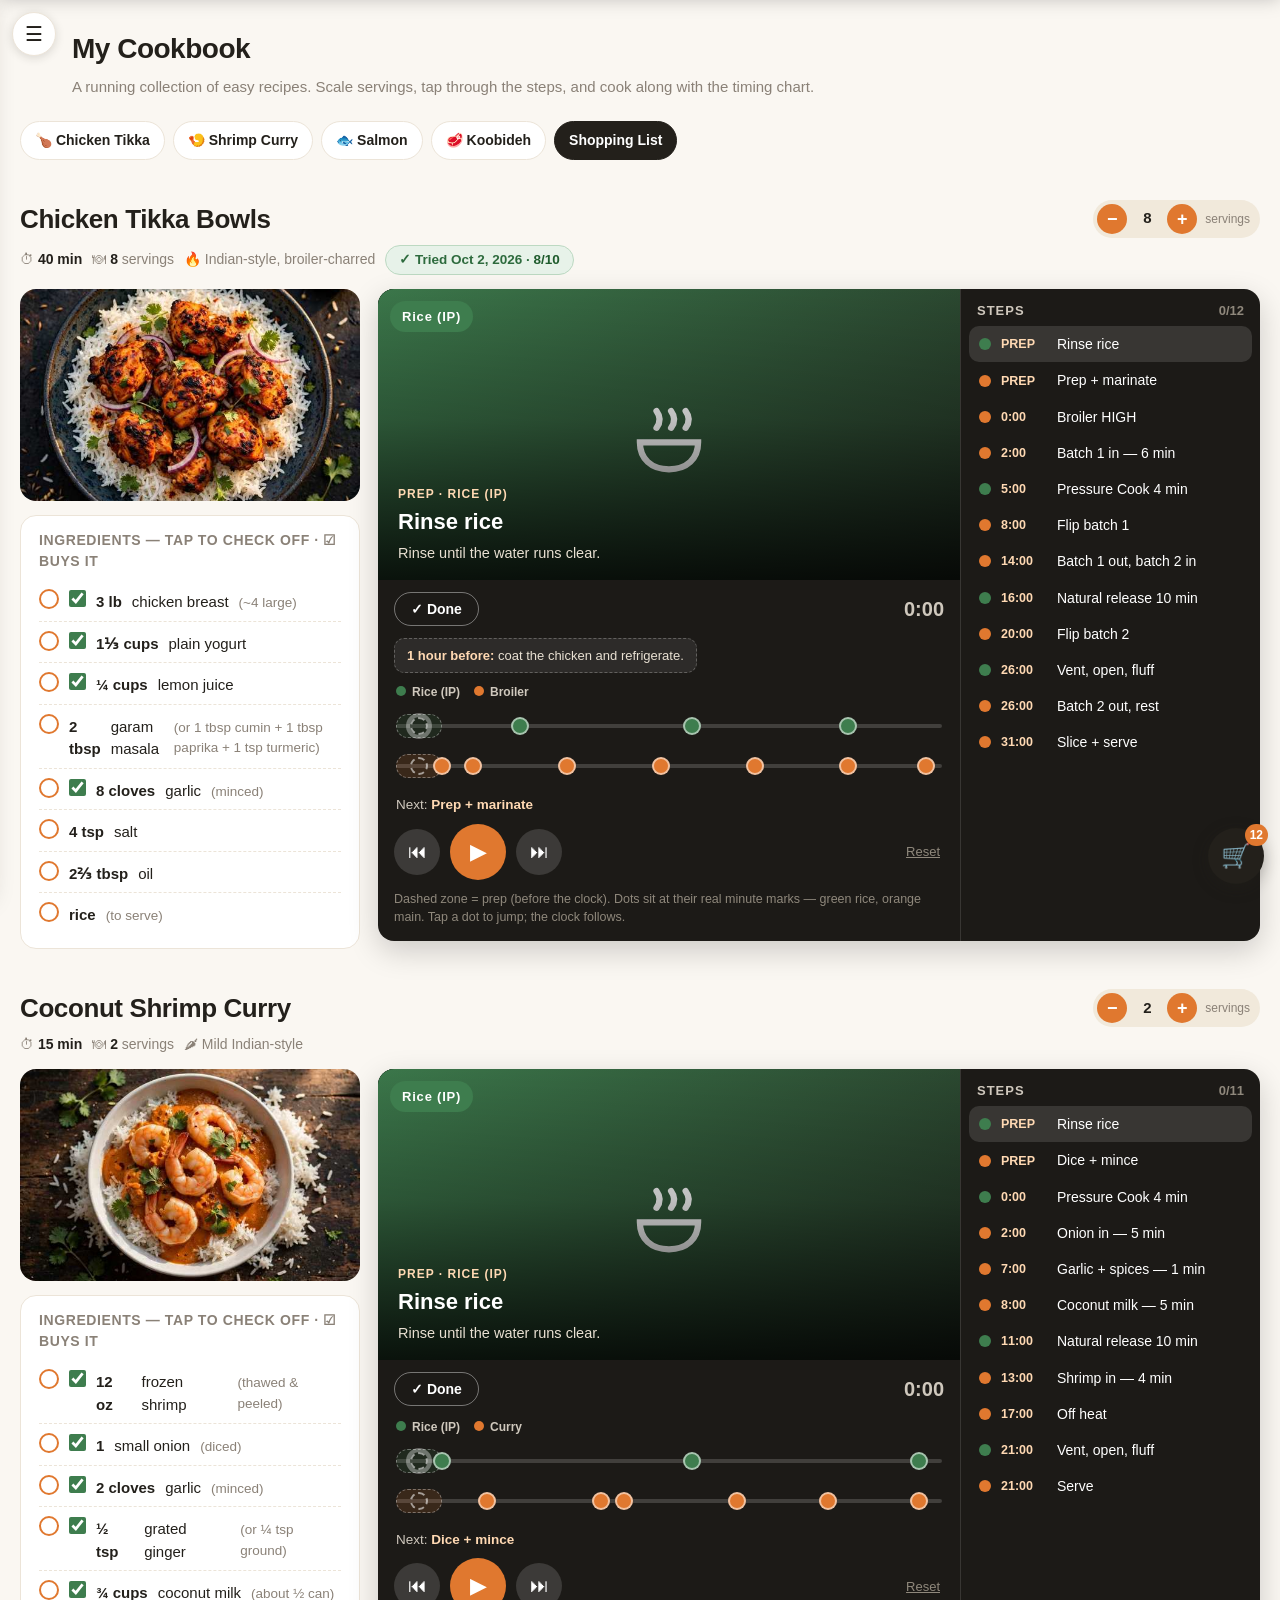
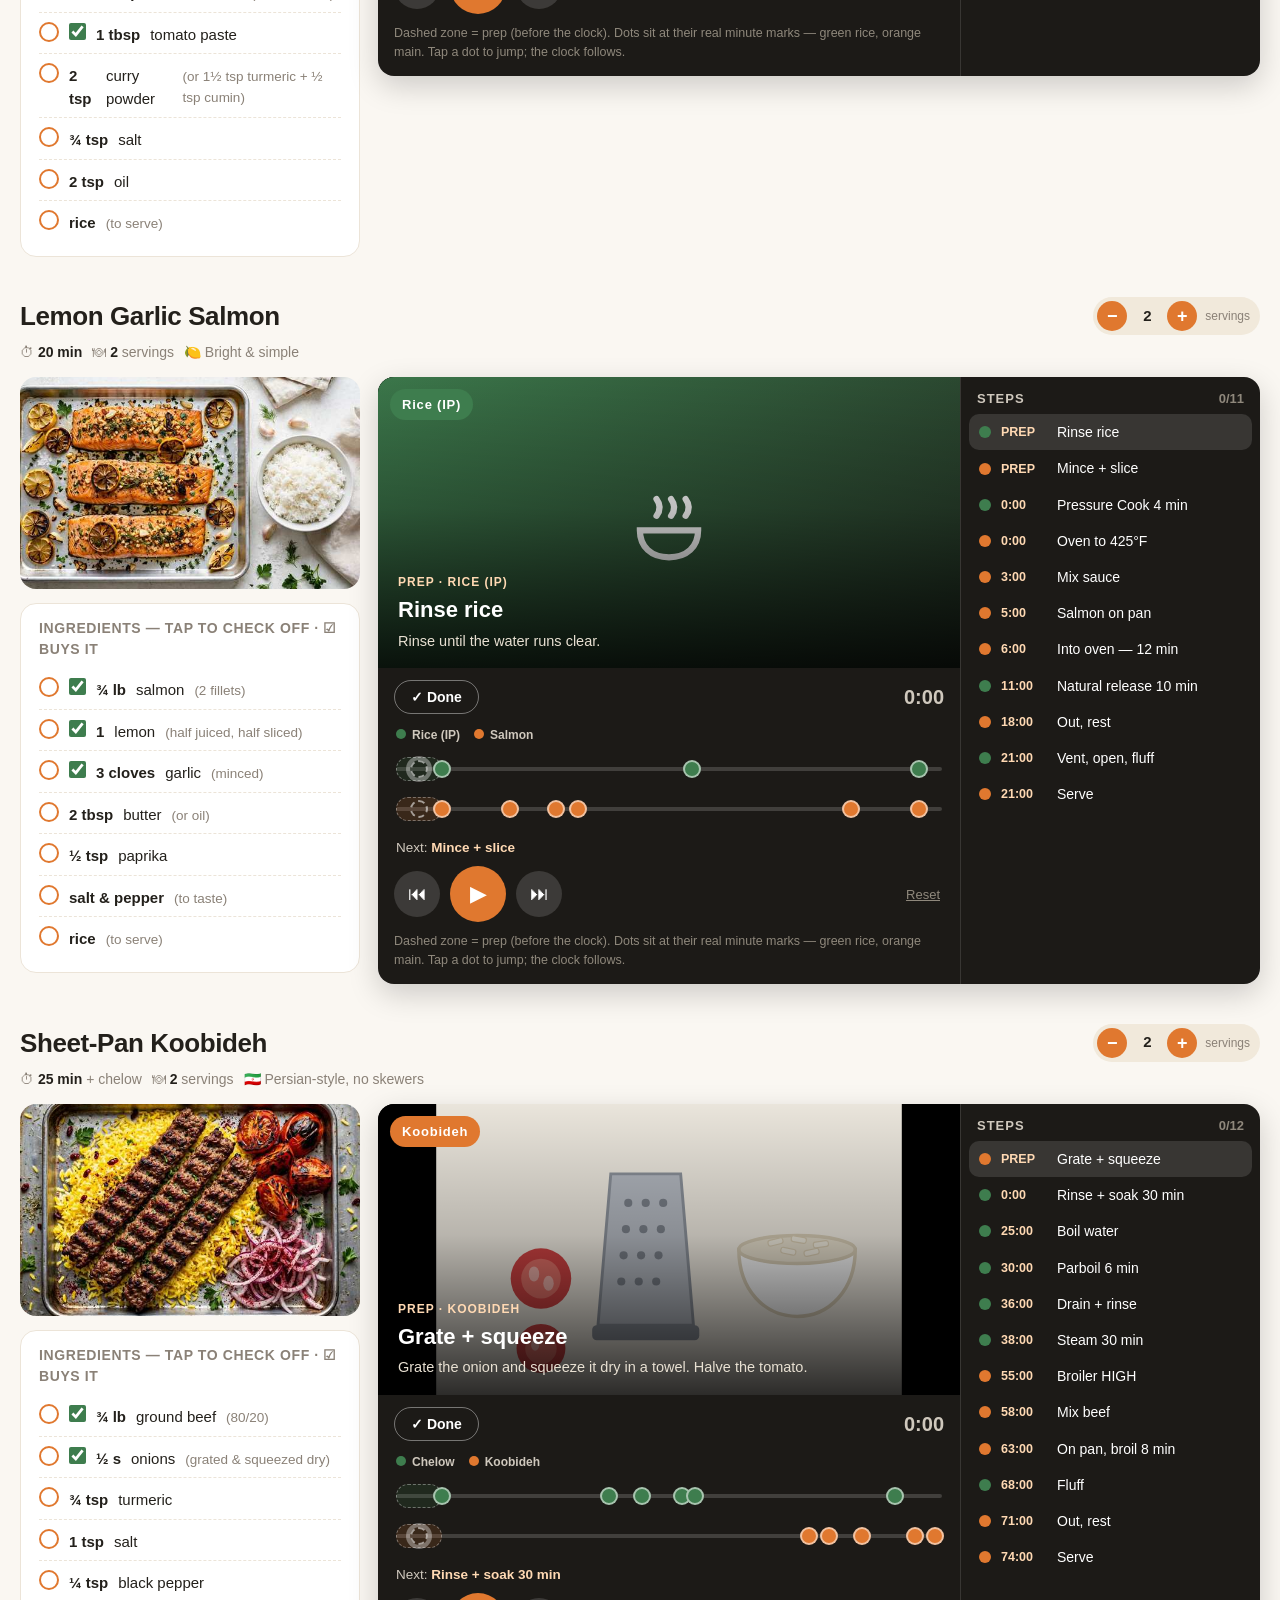
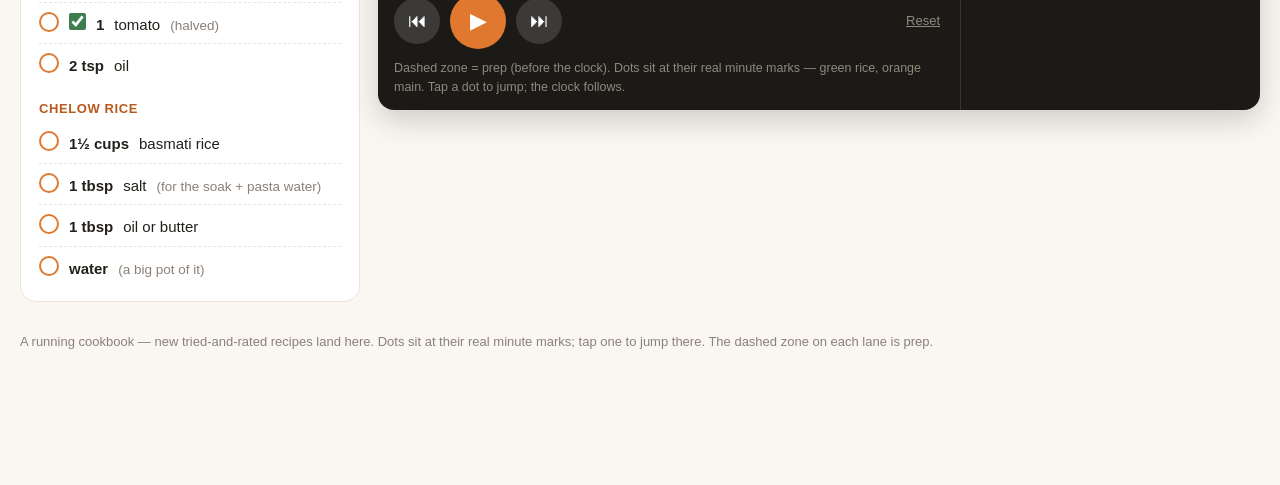
==== commit cee8e065: "Cart: per-recipe pages show only their items; panel goes full height" ====
--- a/index.html
+++ b/index.html
@@ -114,22 +114,22 @@
 
   <div class="group">
     <h3>Seafood &amp; Meat</h3>
-    <div class="item" data-id="s1" data-r="shrimp" data-q="12" data-u="oz" data-name="Frozen shrimp">
+    <div class="item" data-id="s1" data-rs="shrimp" data-r="shrimp" data-name="Frozen shrimp">
       <div class="row1"><span class="name">Frozen shrimp</span><span class="qty">12 oz</span></div>
       <div class="tip">A 1 lb bag works too — just freeze the extra. Thaw in the fridge the night before.</div>
       <div class="pick"><button class="have">Have it</button><button class="need">Need it</button></div>
     </div>
-    <div class="item" data-id="s2" data-r="salmon" data-q="0.75" data-u="lb" data-name="Salmon fillets" data-note="2 fillets">
+    <div class="item" data-id="s2" data-rs="salmon" data-r="salmon" data-name="Salmon fillets" data-note="2 fillets">
       <div class="row1"><span class="name">Salmon fillets</span><span class="qty">¾ lb (2 fillets)</span></div>
       <div class="tip">Buy frozen — freeze on arrival, move to the fridge the night before cooking.</div>
       <div class="pick"><button class="have">Have it</button><button class="need">Need it</button></div>
     </div>
-    <div class="item" data-id="s3" data-r="tikka" data-q="3" data-u="lb" data-name="Chicken breast" data-note="~4 large">
+    <div class="item" data-id="s3" data-rs="tikka" data-r="tikka" data-name="Chicken breast" data-note="~4 large">
       <div class="row1"><span class="name">Chicken breast</span><span class="qty">3 lb (~4 large)</span></div>
       <div class="tip">Slice into strips or pound to even thickness so it cooks uniformly under the broiler.</div>
       <div class="pick"><button class="have">Have it</button><button class="need">Need it</button></div>
     </div>
-    <div class="item" data-id="s4" data-r="koobideh" data-q="0.75" data-u="lb" data-name="Ground beef (80/20)">
+    <div class="item" data-id="s4" data-rs="koobideh" data-r="koobideh" data-name="Ground beef (80/20)">
       <div class="row1"><span class="name">Ground beef</span><span class="qty">¾ lb · 80/20</span></div>
       <div class="tip">Freeze on arrival, move to the fridge the night before cooking.</div>
       <div class="pick"><button class="have">Have it</button><button class="need">Need it</button></div>
@@ -138,24 +138,24 @@
 
   <div class="group">
     <h3>Produce</h3>
-    <div class="item" data-id="s5" data-r="shrimp" data-q="2" data-count="1" data-name="Yellow onions">
+    <div class="item" data-id="s5" data-rs="shrimp,koobideh" data-r="shrimp" data-name="Yellow onions">
       <div class="row1"><span class="name">Yellow onions</span><span class="qty">× 2</span></div>
       <div class="pick"><button class="have">Have it</button><button class="need">Need it</button></div>
     </div>
-    <div class="item" data-id="s6" data-r="tikka" data-q="1" data-u="head" data-up="heads" data-name="Garlic">
+    <div class="item" data-id="s6" data-rs="tikka,shrimp,salmon" data-r="tikka" data-name="Garlic">
       <div class="row1"><span class="name">Garlic</span><span class="qty">1 head</span></div>
       <div class="pick"><button class="have">Have it</button><button class="need">Need it</button></div>
     </div>
-    <div class="item" data-id="s7" data-r="shrimp" data-q="1" data-u="small piece" data-up="small pieces" data-name="Fresh ginger">
+    <div class="item" data-id="s7" data-rs="shrimp" data-r="shrimp" data-name="Fresh ginger">
       <div class="row1"><span class="name">Fresh ginger</span><span class="qty">small piece</span></div>
       <div class="tip">Optional — ground ginger from your spice rack works fine.</div>
       <div class="pick"><button class="have">Have it</button><button class="need">Need it</button></div>
     </div>
-    <div class="item" data-id="s8" data-r="salmon" data-q="2" data-count="1" data-name="Lemons">
+    <div class="item" data-id="s8" data-rs="tikka,salmon" data-r="salmon" data-name="Lemons">
       <div class="row1"><span class="name">Lemons</span><span class="qty">× 2</span></div>
       <div class="pick"><button class="have">Have it</button><button class="need">Need it</button></div>
     </div>
-    <div class="item" data-id="s9" data-r="koobideh" data-q="1" data-count="1" data-name="Tomato">
+    <div class="item" data-id="s9" data-rs="koobideh" data-r="koobideh" data-name="Tomato">
       <div class="row1"><span class="name">Tomatoes</span><span class="qty">× 1</span></div>
       <div class="pick"><button class="have">Have it</button><button class="need">Need it</button></div>
     </div>
@@ -163,16 +163,16 @@
 
   <div class="group">
     <h3>Dairy &amp; Pantry</h3>
-    <div class="item" data-id="s10" data-r="shrimp" data-q="1" data-u="can" data-up="cans" data-name="Coconut milk" data-note="13.5 oz">
+    <div class="item" data-id="s10" data-rs="shrimp" data-r="shrimp" data-name="Coconut milk" data-note="13.5 oz">
       <div class="row1"><span class="name">Coconut milk</span><span class="qty">1 can · 13.5 oz</span></div>
       <div class="tip">You'll use about half; the rest keeps 4 days in the fridge.</div>
       <div class="pick"><button class="have">Have it</button><button class="need">Need it</button></div>
     </div>
-    <div class="item" data-id="s11" data-r="shrimp" data-q="1" data-u="small can" data-up="small cans" data-name="Tomato paste">
+    <div class="item" data-id="s11" data-rs="shrimp" data-r="shrimp" data-name="Tomato paste">
       <div class="row1"><span class="name">Tomato paste</span><span class="qty">1 small can</span></div>
       <div class="pick"><button class="have">Have it</button><button class="need">Need it</button></div>
     </div>
-    <div class="item" data-id="s12" data-r="tikka" data-q="1" data-u="large tub" data-up="large tubs" data-name="Plain yogurt" data-note="32 oz">
+    <div class="item" data-id="s12" data-rs="tikka" data-r="tikka" data-name="Plain yogurt" data-note="32 oz">
       <div class="row1"><span class="name">Plain yogurt</span><span class="qty">1 large tub · 32 oz</span></div>
       <div class="tip">For the tikka marinade — you'll use about 1⅓ cups. Whole milk yogurt = best char.</div>
       <div class="pick"><button class="have">Have it</button><button class="need">Need it</button></div>
--- a/assets/app.css
+++ b/assets/app.css
@@ -59,22 +59,23 @@
   #cartCount{position:absolute; top:-4px; right:-4px; background:var(--accent); color:#fff;
     font-size:12px; font-weight:800; min-width:22px; height:22px; border-radius:11px;
     display:flex; align-items:center; justify-content:center; padding:0 5px;}
-  #cartPanel{position:absolute; right:0; bottom:68px; width:min(400px,calc(100vw - 32px));
-    max-height:min(80vh,620px); overflow-y:auto; background:var(--card);
-    border:1px solid var(--line); border-radius:16px; box-shadow:0 8px 32px rgba(35,32,27,.25);
-    transform:translateY(8px); opacity:0; pointer-events:none; transition:opacity .2s ease, transform .2s ease;}
+  #cartPanel{position:fixed; right:16px; top:12px; bottom:84px; width:min(400px,calc(100vw - 32px));
+    background:var(--card); border:1px solid var(--line); border-radius:16px;
+    box-shadow:0 8px 32px rgba(35,32,27,.25);
+    transform:translateY(8px); opacity:0; pointer-events:none; transition:opacity .2s ease, transform .2s ease;
+    display:flex; flex-direction:column; overflow:hidden;}
   #cartFab.open #cartPanel{opacity:1; pointer-events:auto; transform:none;}
   .chead{display:flex; align-items:center; justify-content:space-between; padding:12px 14px;
-    font-weight:800; border-bottom:1px solid var(--line); position:sticky; top:0; background:var(--card); z-index:1;}
+    font-weight:800; border-bottom:1px solid var(--line); background:var(--card); flex:0 0 auto;}
   #cartClose{border:0; background:none; font-size:24px; cursor:pointer; color:var(--muted); line-height:1; padding:2px 6px;}
-  #cartItems{list-style:none; margin:0; padding:8px;}
+  #cartItems{list-style:none; margin:0; padding:8px; flex:1 1 auto; overflow-y:auto;}
   #cartItems li label{display:flex; gap:10px; align-items:flex-start; padding:9px 8px;
     border-radius:10px; cursor:pointer; font-size:14px;}
   #cartItems li label:hover{background:#f6efe3;}
   #cartItems input{width:18px; height:18px; accent-color:var(--accent); margin-top:1px; flex:0 0 auto; cursor:pointer;}
   #cartItems .cempty{padding:16px; text-align:center; color:var(--muted); font-size:14px;}
-  .cfoot{display:flex; flex-direction:column; gap:4px;
-    padding:10px 14px 12px; border-top:1px solid var(--line); position:sticky; bottom:0; background:var(--card);}
+  .cfoot{display:flex; flex-direction:column; gap:4px; flex:0 0 auto;
+    padding:10px 14px 12px; border-top:1px solid var(--line); background:var(--card);}
   #cartTotal{font-size:13px; color:var(--muted); font-weight:600;}
   .cbtns{display:flex; gap:8px; margin-top:6px;}
   #cartCopy{flex:1; background:var(--accent); color:#fff; border:0; border-radius:10px;
@@ -212,9 +213,7 @@
   .onhand{background:var(--card); border:1px dashed var(--line); border-radius:var(--radius);
     padding:12px 18px; font-size:14px; color:var(--muted); margin-bottom:14px;}
   .onhand b{color:var(--ink);}
-  .shopbar{position:fixed; left:0; right:0; bottom:0; background:rgba(28,26,23,.97); color:#fff;
-    padding:12px 16px calc(12px + env(safe-area-inset-bottom)); display:flex; gap:10px; align-items:center;
-    box-shadow:0 -6px 24px rgba(0,0,0,.25); z-index:50;}
+  .shopbar{display:none;} /* retired: the floating cart tab replaces the bottom bar */
   .shopbar .count{font-size:14px; flex:1; line-height:1.35;}
   .shopbar .count b{font-size:18px;}
   .shopbar button{border:none; border-radius:12px; padding:12px 16px; font-size:14.5px; font-weight:700; cursor:pointer;}
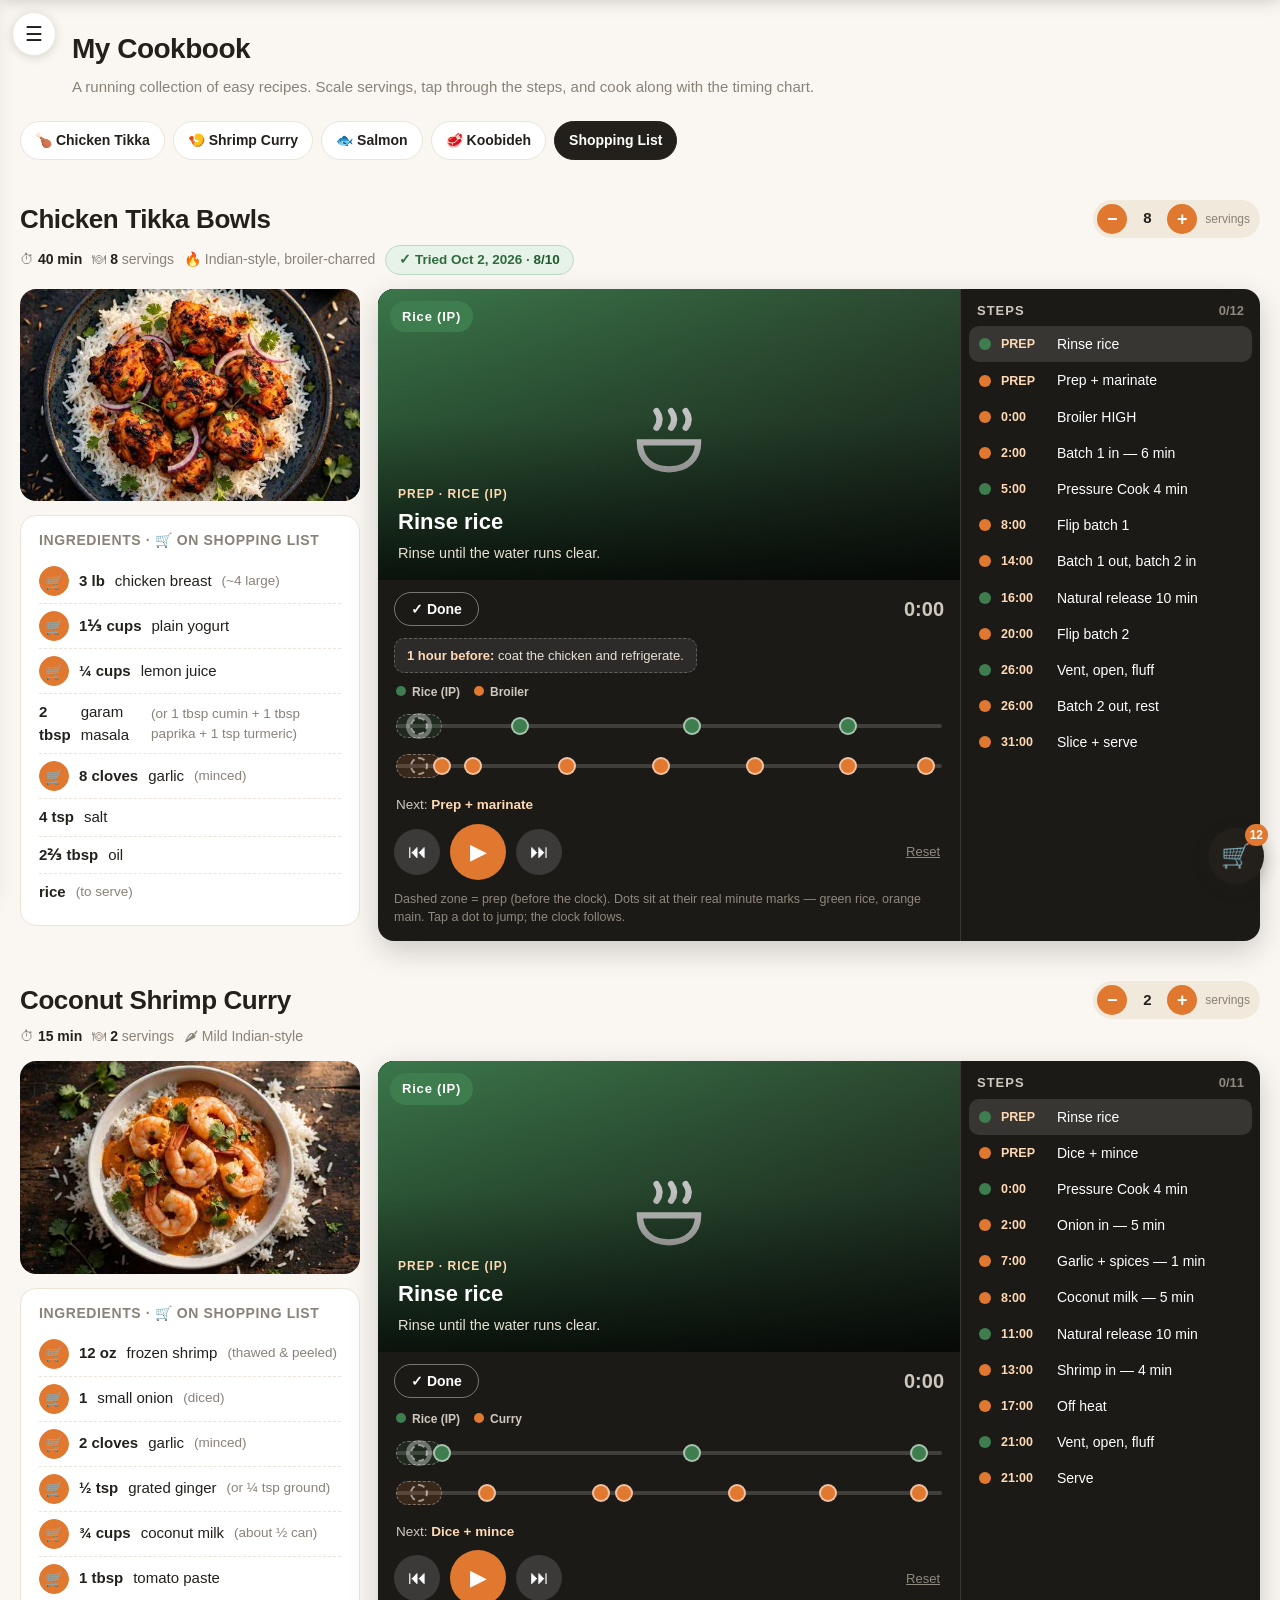
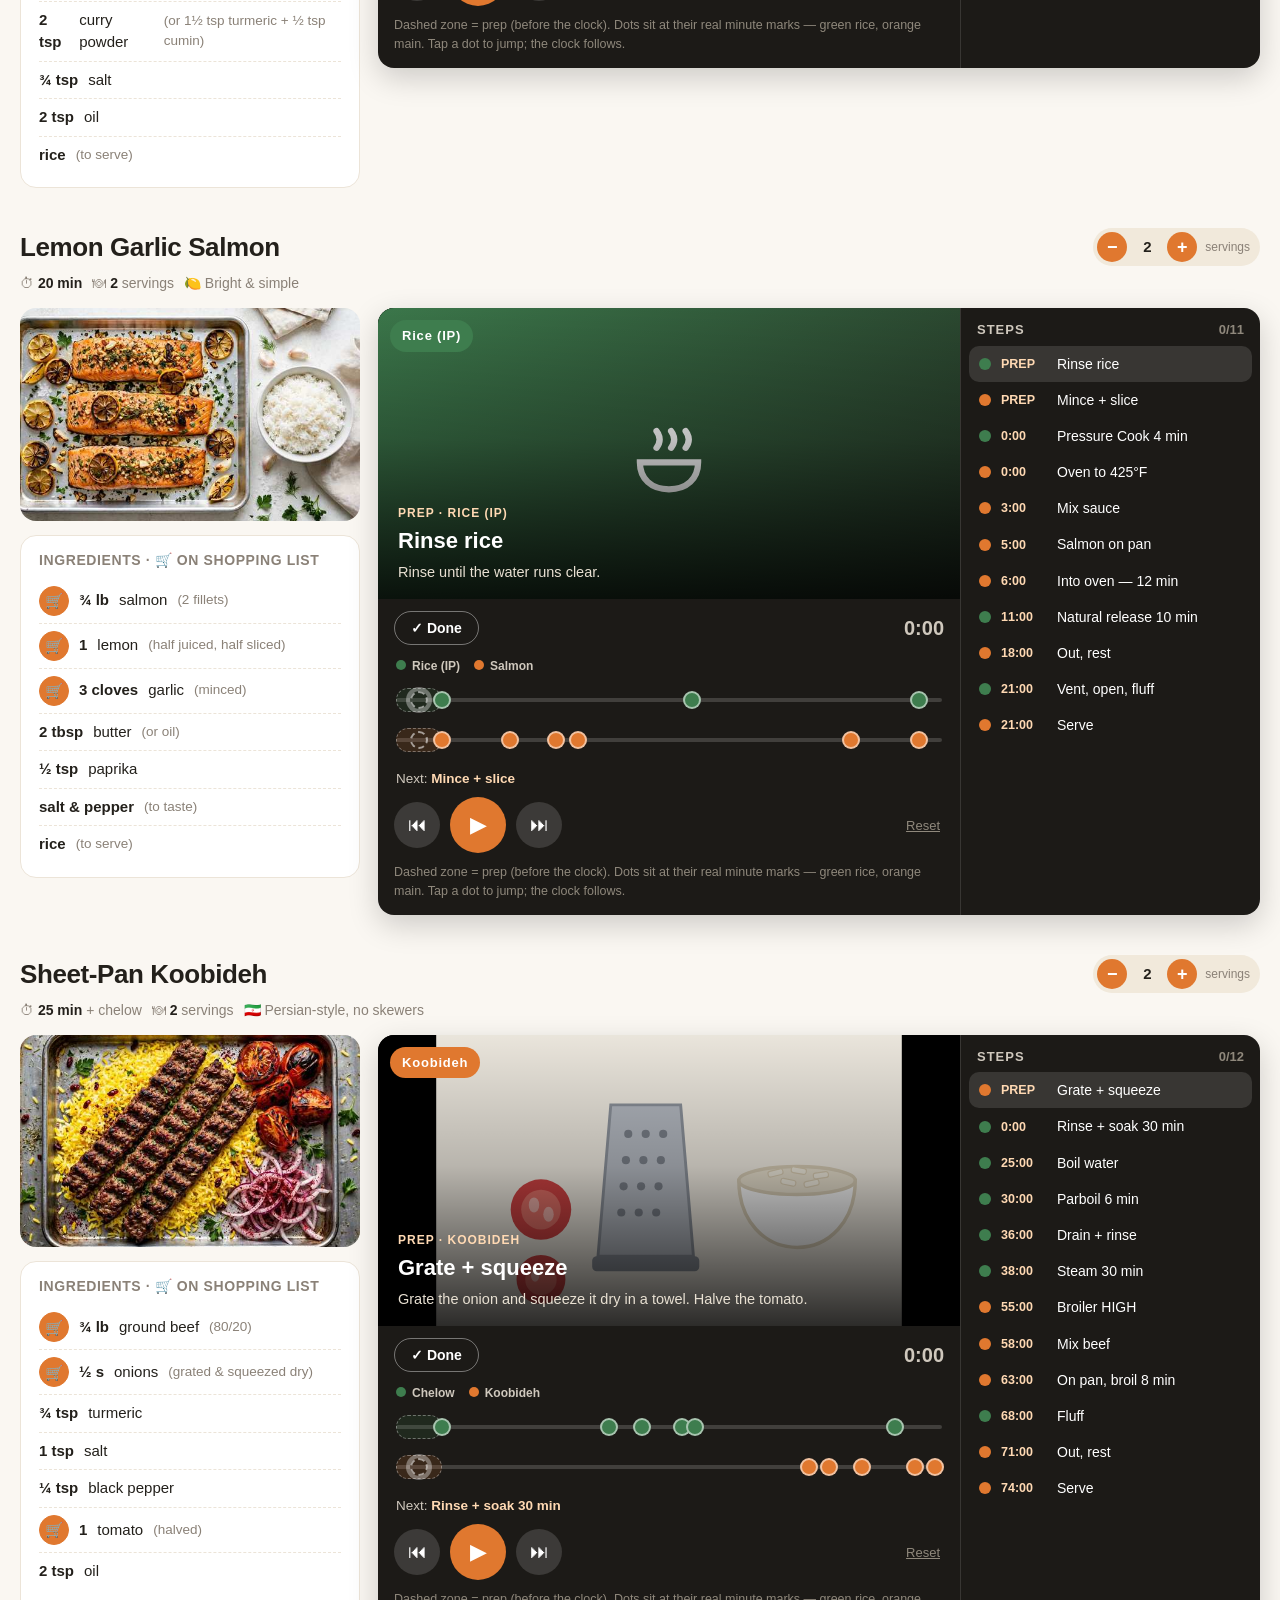
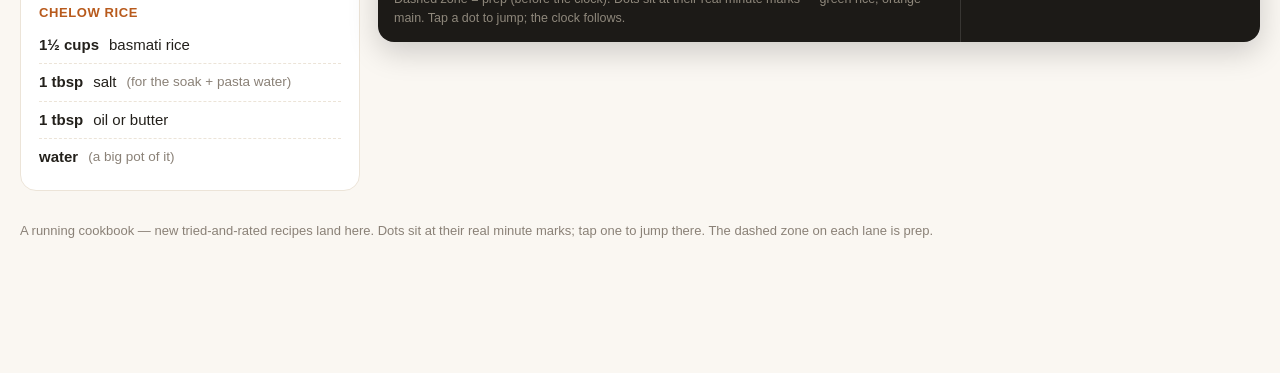
==== commit f96e8134: "Ingredients: cart on/off button replaces checkbox and radio; page-level sync" ====
--- a/index.html
+++ b/index.html
@@ -63,7 +63,7 @@
   </div>
   <div class="rgrid">
     <div class="c-ing"><img class="hero" data-img="chicken_tikka" src="" alt="Chicken tikka over rice">
-      <div class="ingredients"><h3>Ingredients — tap to check off · ☑ buys it</h3><ul data-ingr="tikka"></ul></div></div>
+      <div class="ingredients"><h3>Ingredients · 🛒 on shopping list</h3><ul data-ingr="tikka"></ul></div></div>
     <div class="c-play"><div class="uplayer" data-player="tikka"></div></div>
   </div>
 </section>
@@ -76,7 +76,7 @@
   </div>
   <div class="rgrid">
     <div class="c-ing"><img class="hero" data-img="shrimp_curry" src="" alt="Coconut shrimp curry over rice">
-      <div class="ingredients"><h3>Ingredients — tap to check off · ☑ buys it</h3><ul data-ingr="shrimp"></ul></div></div>
+      <div class="ingredients"><h3>Ingredients · 🛒 on shopping list</h3><ul data-ingr="shrimp"></ul></div></div>
     <div class="c-play"><div class="uplayer" data-player="shrimp"></div></div>
   </div>
 </section>
@@ -89,7 +89,7 @@
   </div>
   <div class="rgrid">
     <div class="c-ing"><img class="hero" data-img="lemon_salmon" src="" alt="Lemon garlic salmon">
-      <div class="ingredients"><h3>Ingredients — tap to check off · ☑ buys it</h3><ul data-ingr="salmon"></ul></div></div>
+      <div class="ingredients"><h3>Ingredients · 🛒 on shopping list</h3><ul data-ingr="salmon"></ul></div></div>
     <div class="c-play"><div class="uplayer" data-player="salmon"></div></div>
   </div>
 </section>
@@ -102,7 +102,7 @@
   </div>
   <div class="rgrid">
     <div class="c-ing"><img class="hero" data-img="koobideh" src="" alt="Sheet-pan koobideh kebab">
-      <div class="ingredients"><h3>Ingredients — tap to check off · ☑ buys it</h3><ul data-ingr="koobideh"></ul><h4>Chelow rice</h4><ul data-ingr="chelow"></ul></div></div>
+      <div class="ingredients"><h3>Ingredients · 🛒 on shopping list</h3><ul data-ingr="koobideh"></ul><h4>Chelow rice</h4><ul data-ingr="chelow"></ul></div></div>
     <div class="c-play"><div class="uplayer" data-player="koobideh"></div></div>
   </div>
 </section>
--- a/assets/app.css
+++ b/assets/app.css
@@ -103,14 +103,13 @@
   .ingredients h3{margin:0 0 8px; font-size:14px; text-transform:uppercase; letter-spacing:.6px; color:var(--muted);}
   .ingredients h4{margin:14px 0 4px; font-size:13px; text-transform:uppercase; letter-spacing:.6px; color:var(--accent-dark);}
   .ingredients ul{margin:0; padding:0; list-style:none;}
-  .ingredients li{padding:7px 0; border-top:1px dashed var(--line); font-size:15px; cursor:pointer; display:flex; gap:10px; align-items:baseline;}
+  .ingredients li{padding:7px 0; border-top:1px dashed var(--line); font-size:15px; display:flex; gap:10px; align-items:center;}
   .ingredients li:first-child{border-top:none;}
-  .ingredients li::before{content:""; flex:0 0 auto; width:16px; height:16px; border:2px solid var(--accent);
-    border-radius:50%; transform:translateY(2px);}
-  .ingredients li.done{color:var(--muted); text-decoration:line-through;}
-  .ingredients li.done::before{background:var(--accent); border-color:var(--accent);}
+  .ingredients li .buybtn{flex:0 0 auto; width:30px; height:30px; border-radius:50%; border:1px solid var(--line);
+    background:#fff; font-size:15px; line-height:1; cursor:pointer; padding:0;}
+  .ingredients li .buybtn.on{background:var(--accent); border-color:var(--accent);}
+  .ingredients li .buybtn:not(.on){opacity:.35; filter:grayscale(1);}
   .ingredients .iqty{font-weight:700; font-variant-numeric:tabular-nums;}
-  .ingredients li .buyck{width:17px; height:17px; accent-color:var(--green); flex:0 0 auto; cursor:pointer; margin:1px 0 0;}
   .ingredients .inote{color:var(--muted); font-size:13.5px;}
   /* ---------- unified player ---------- */
   .uplayer{background:#1c1a17; border-radius:var(--radius); overflow:hidden; color:#fff; box-shadow:0 10px 30px rgba(0,0,0,.18);}
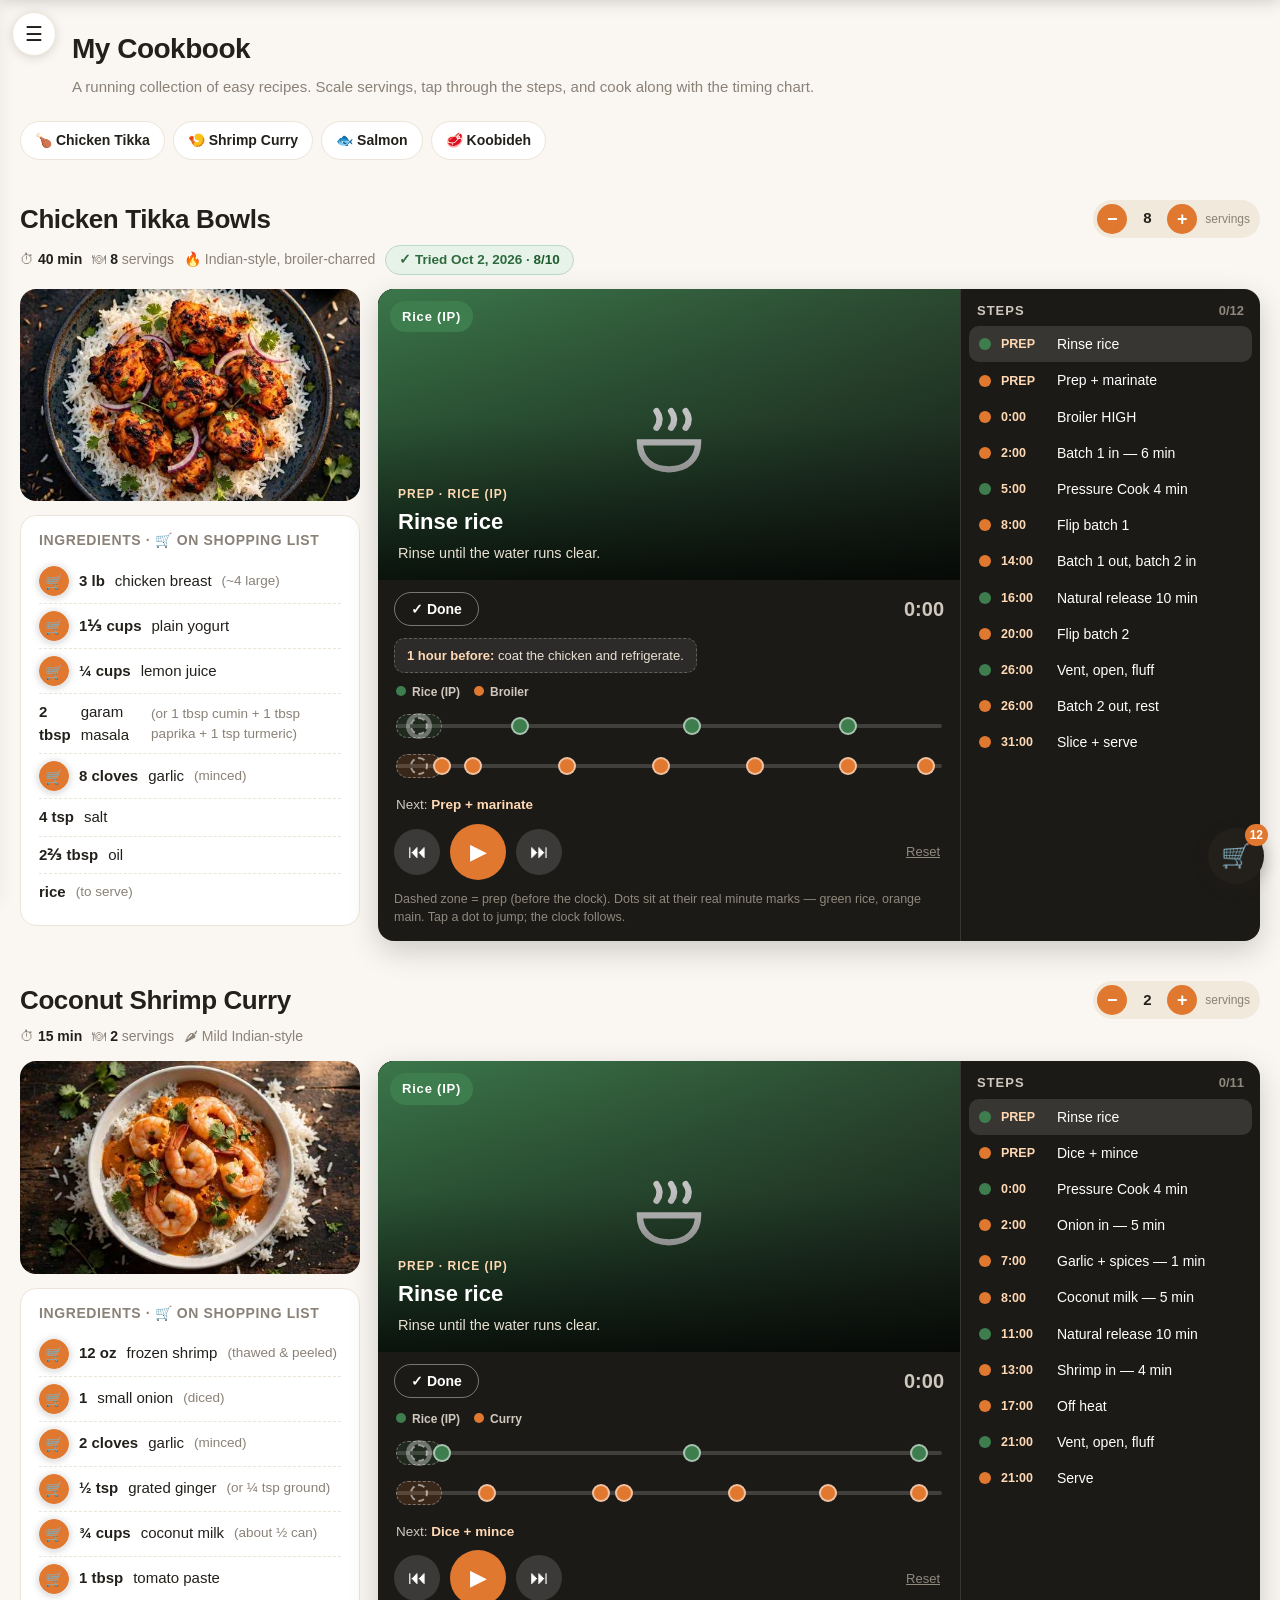
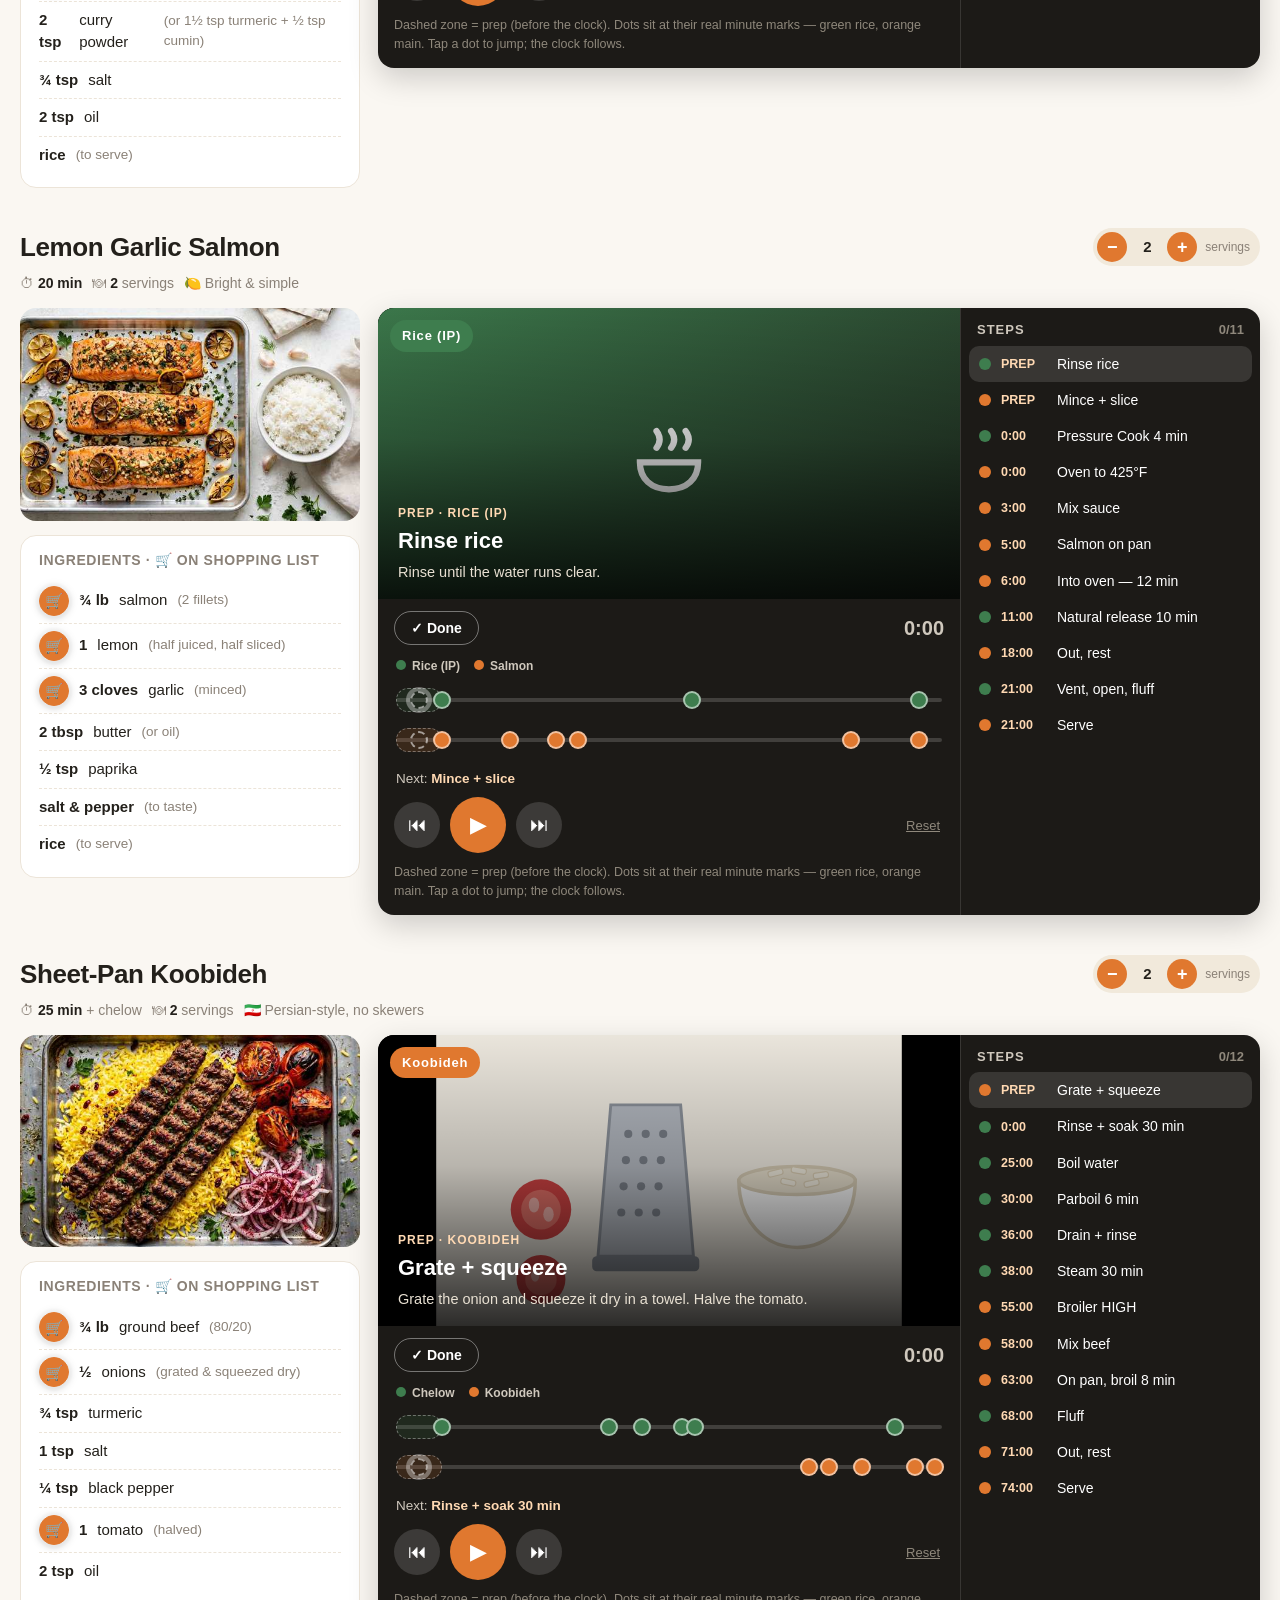
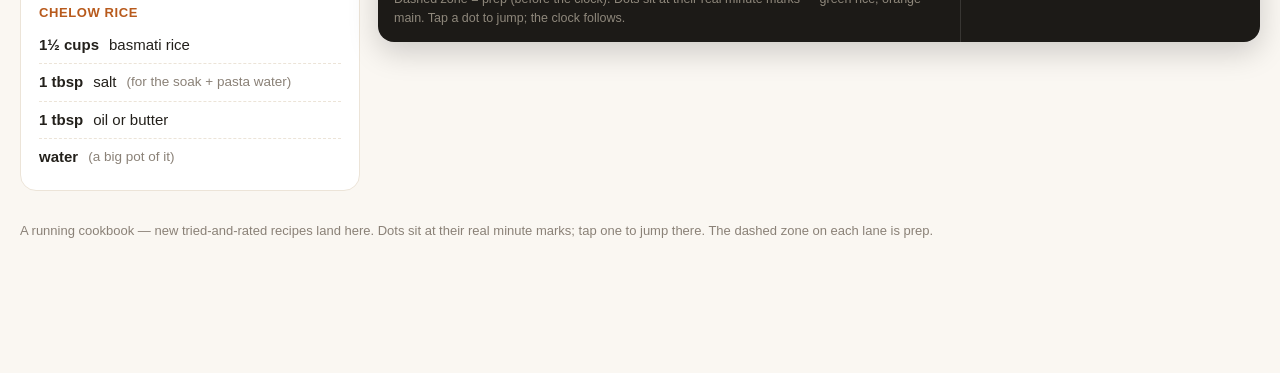
==== commit 7c983082: "Remove Shopping List and All recipes pills; drawer opens on hover" ====
--- a/index.html
+++ b/index.html
@@ -49,7 +49,6 @@
   <a href="shrimp.html">🍤 Shrimp Curry</a>
   <a href="salmon.html">🐟 Salmon</a>
   <a href="koobideh.html">🥩 Koobideh</a>
-  <a href="#shopping" class="shop">Shopping List</a>
 </nav>
 
 <main>
--- a/assets/app.css
+++ b/assets/app.css
@@ -107,7 +107,8 @@
   .ingredients li:first-child{border-top:none;}
   .ingredients li .buybtn{flex:0 0 auto; width:30px; height:30px; border-radius:50%; border:1px solid var(--line);
     background:#fff; font-size:15px; line-height:1; cursor:pointer; padding:0;}
-  .ingredients li .buybtn.on{background:var(--accent); border-color:var(--accent);}
+  .ingredients li .buybtn.on{background:var(--accent); border-color:var(--accent);
+    filter:drop-shadow(0 0 2px rgba(255,255,255,.95)) drop-shadow(0 1px 3px rgba(0,0,0,.25));}
   .ingredients li .buybtn:not(.on){opacity:.35; filter:grayscale(1);}
   .ingredients .iqty{font-weight:700; font-variant-numeric:tabular-nums;}
   .ingredients .inote{color:var(--muted); font-size:13.5px;}
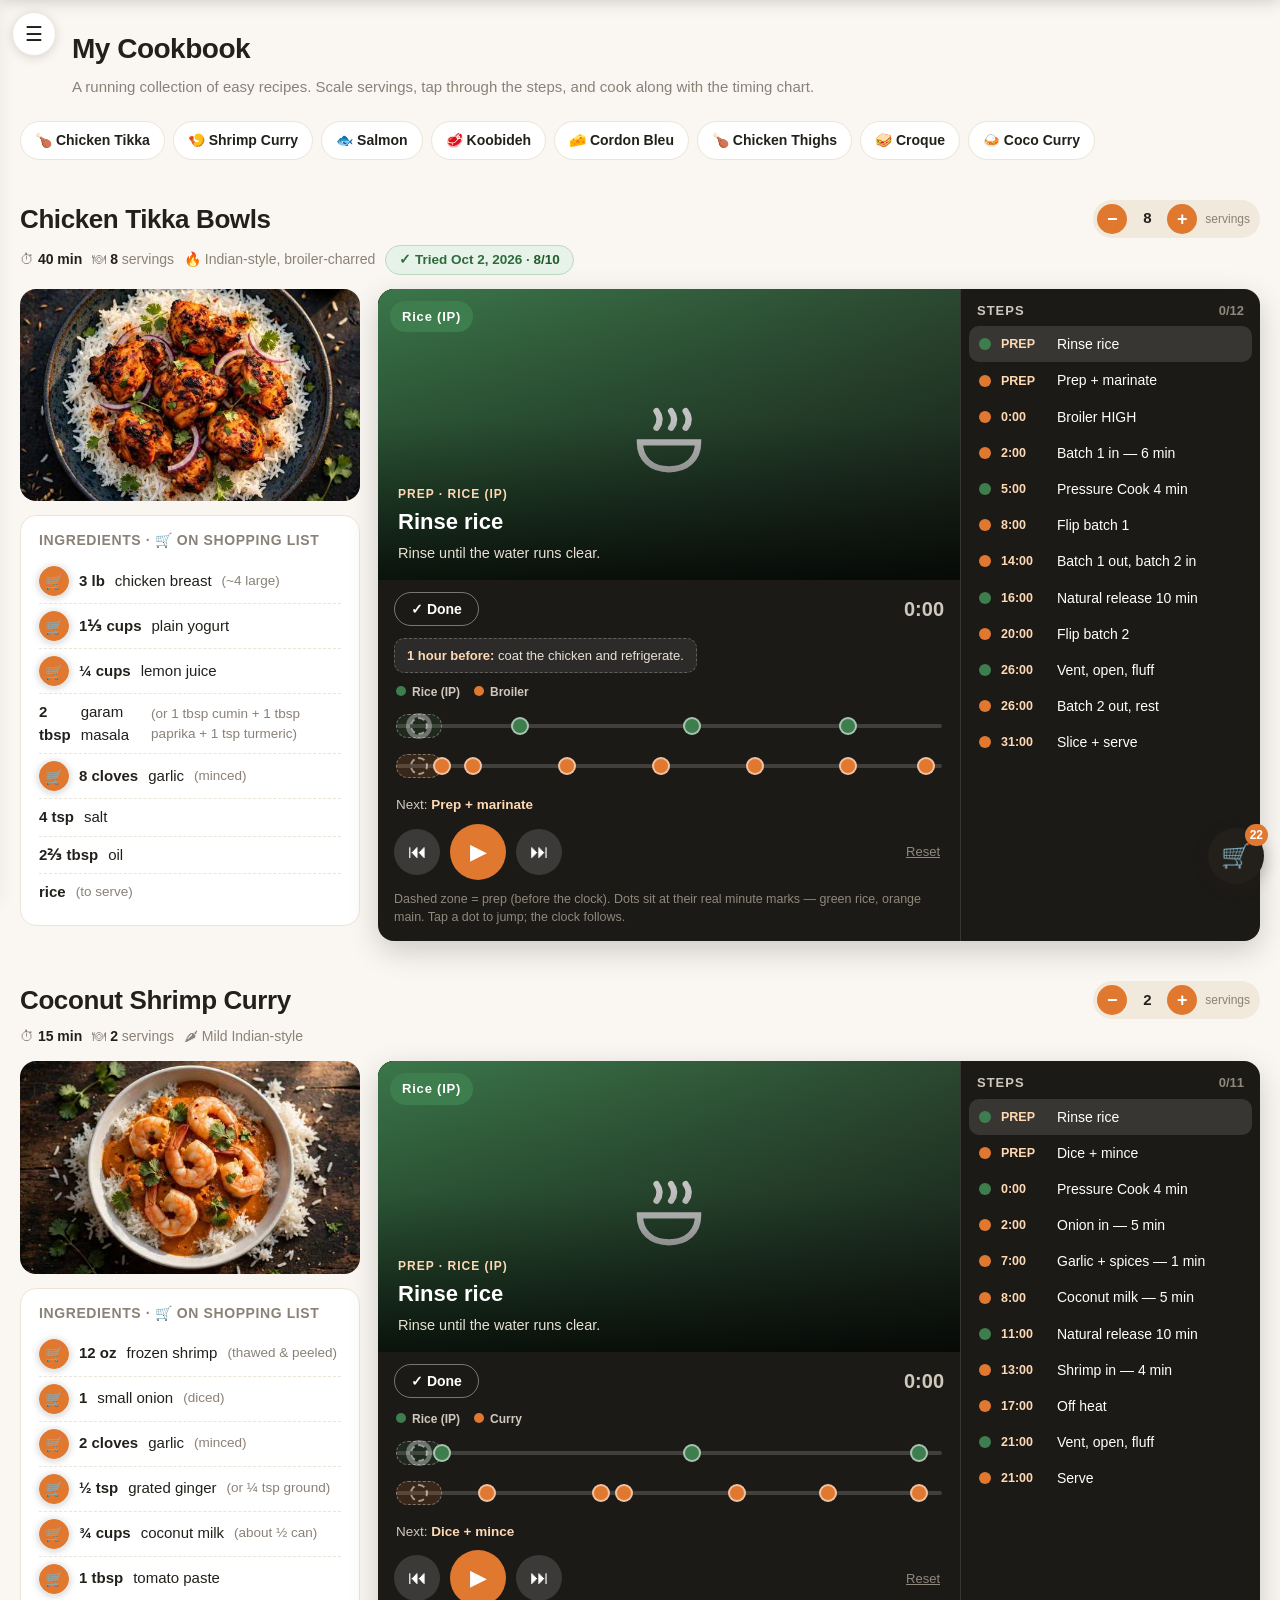
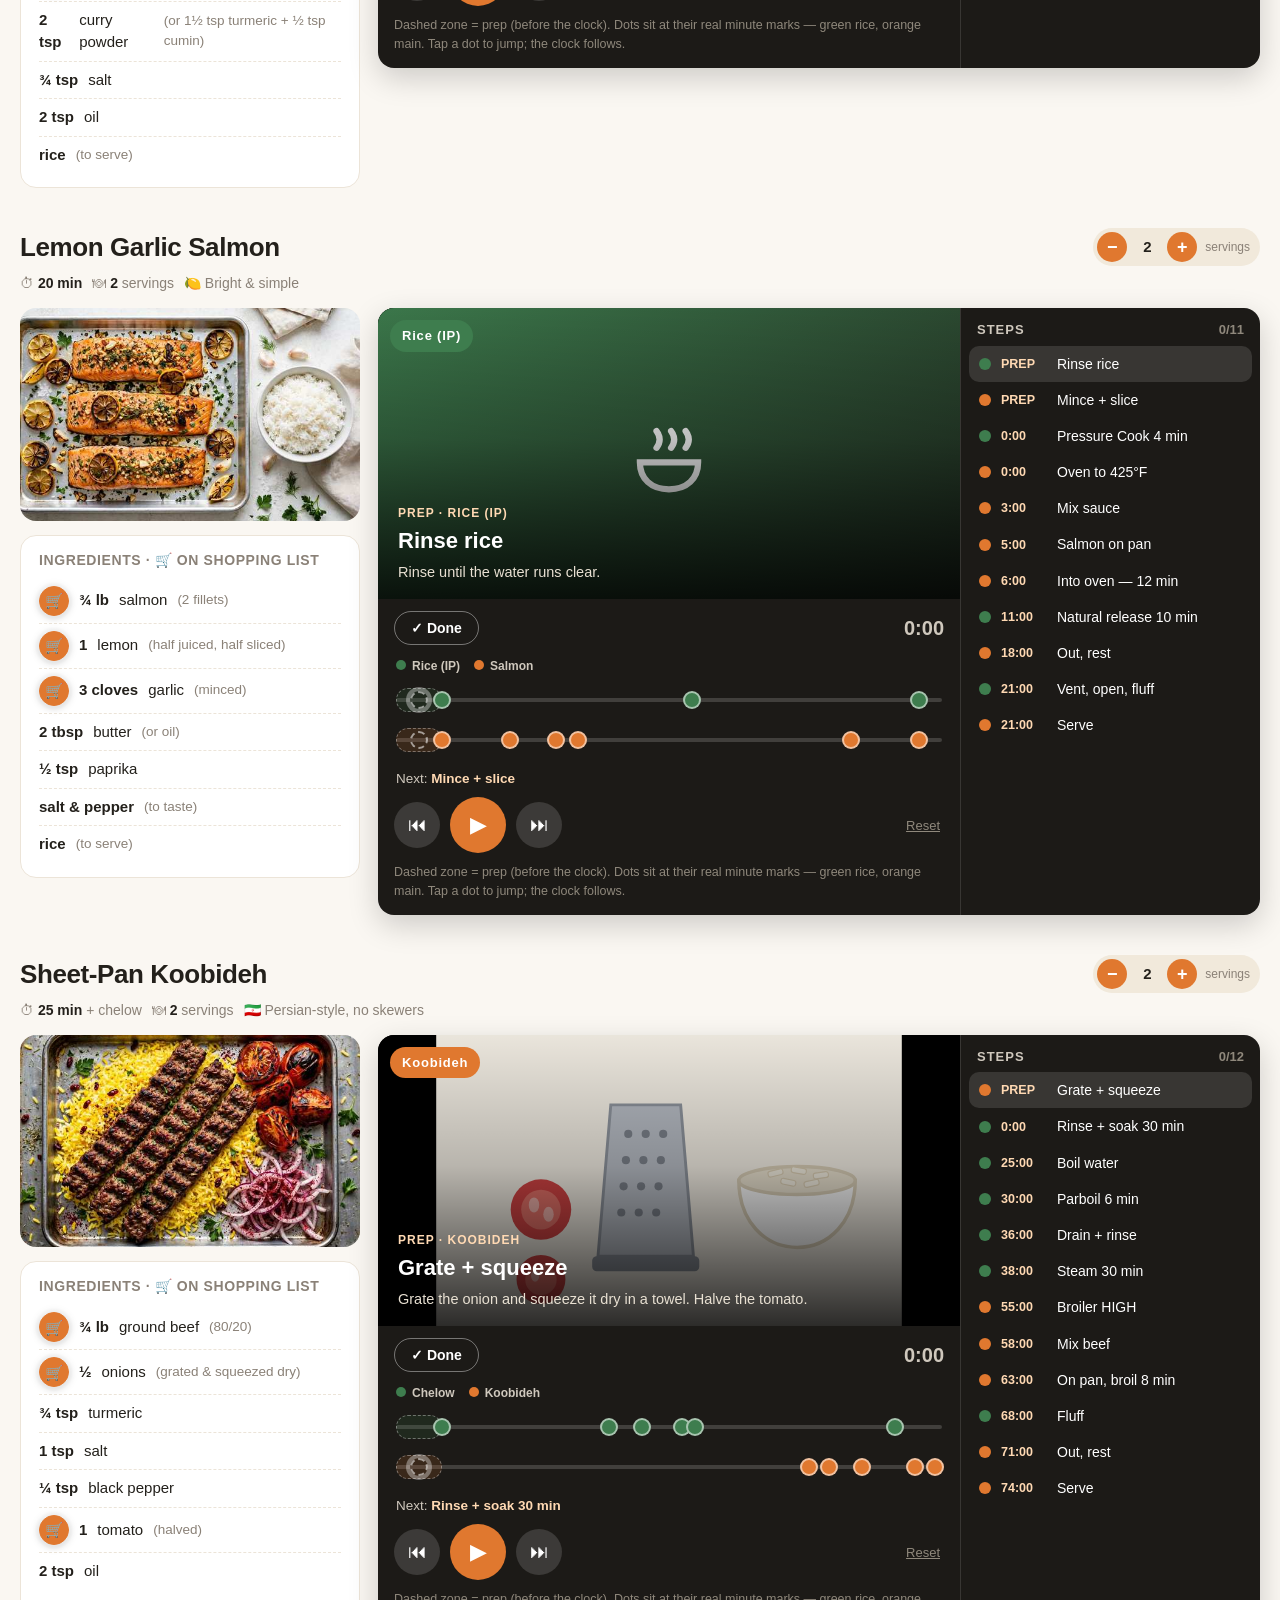
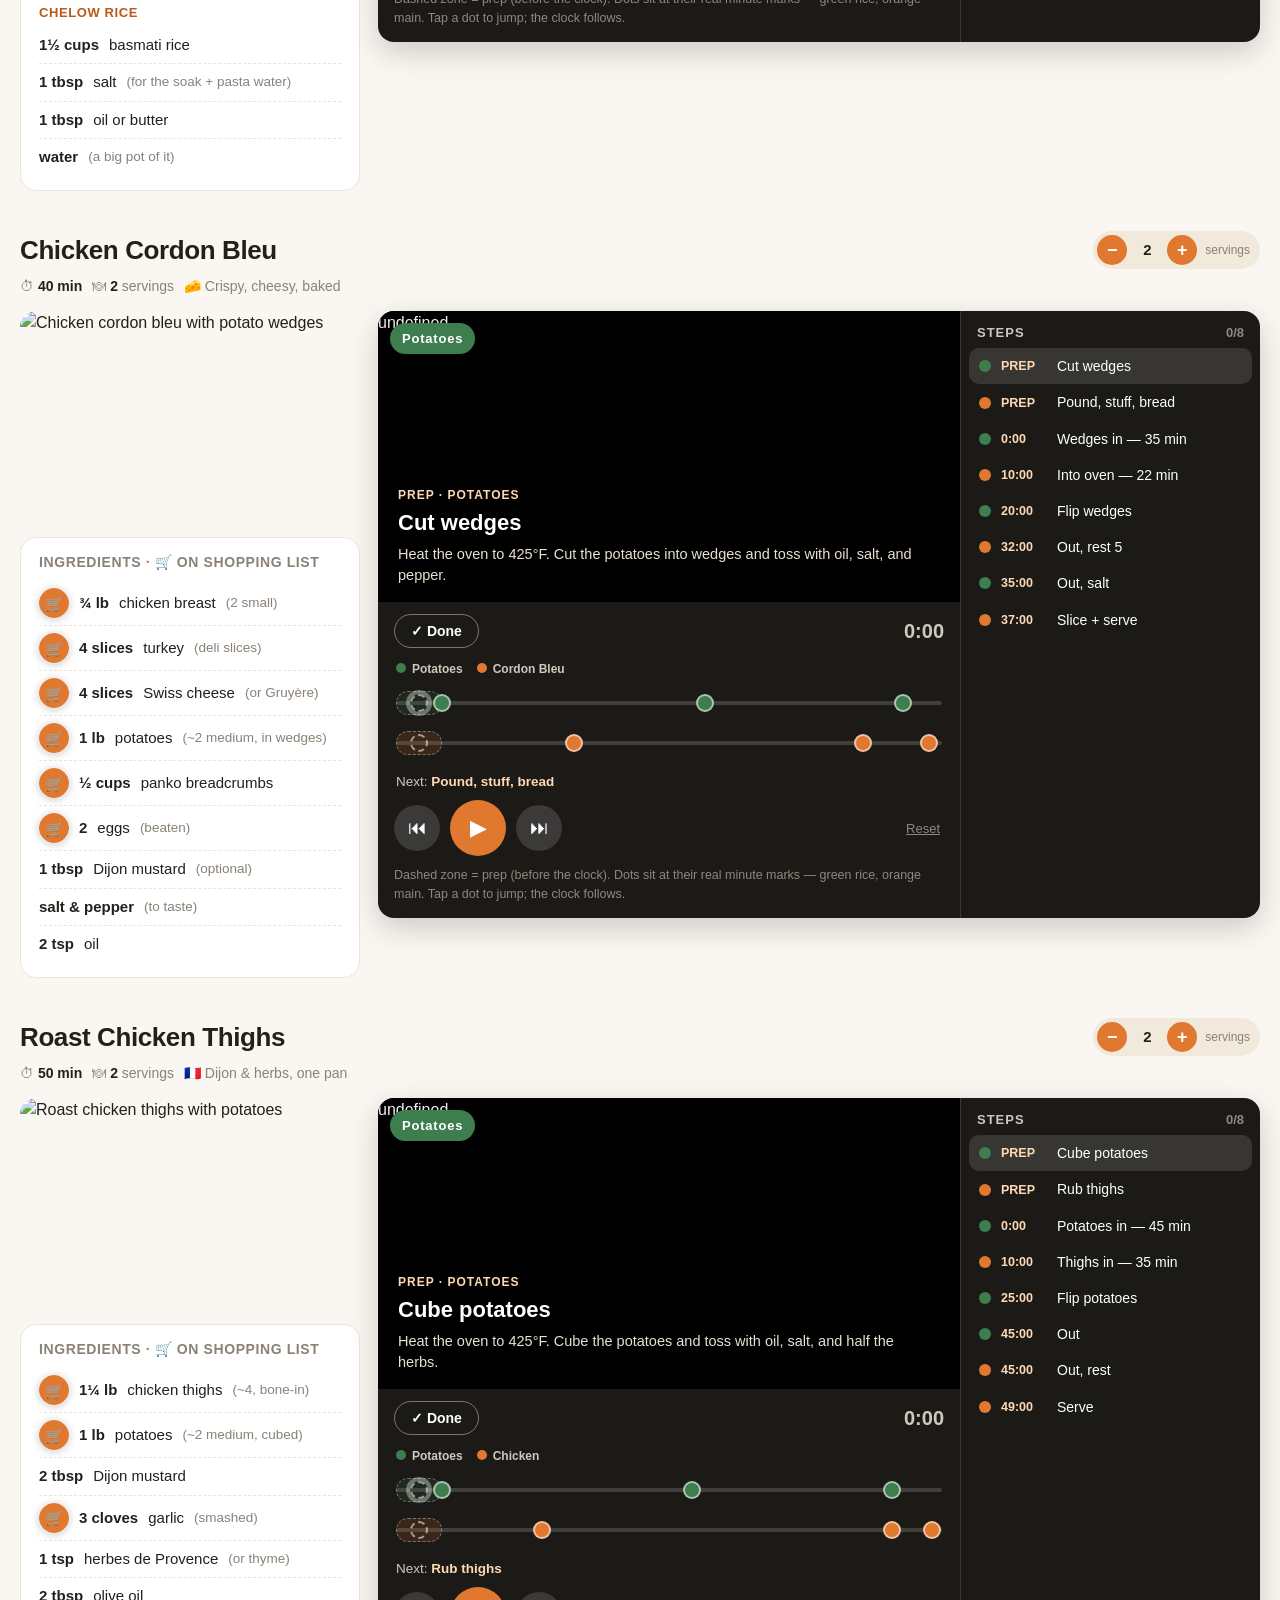
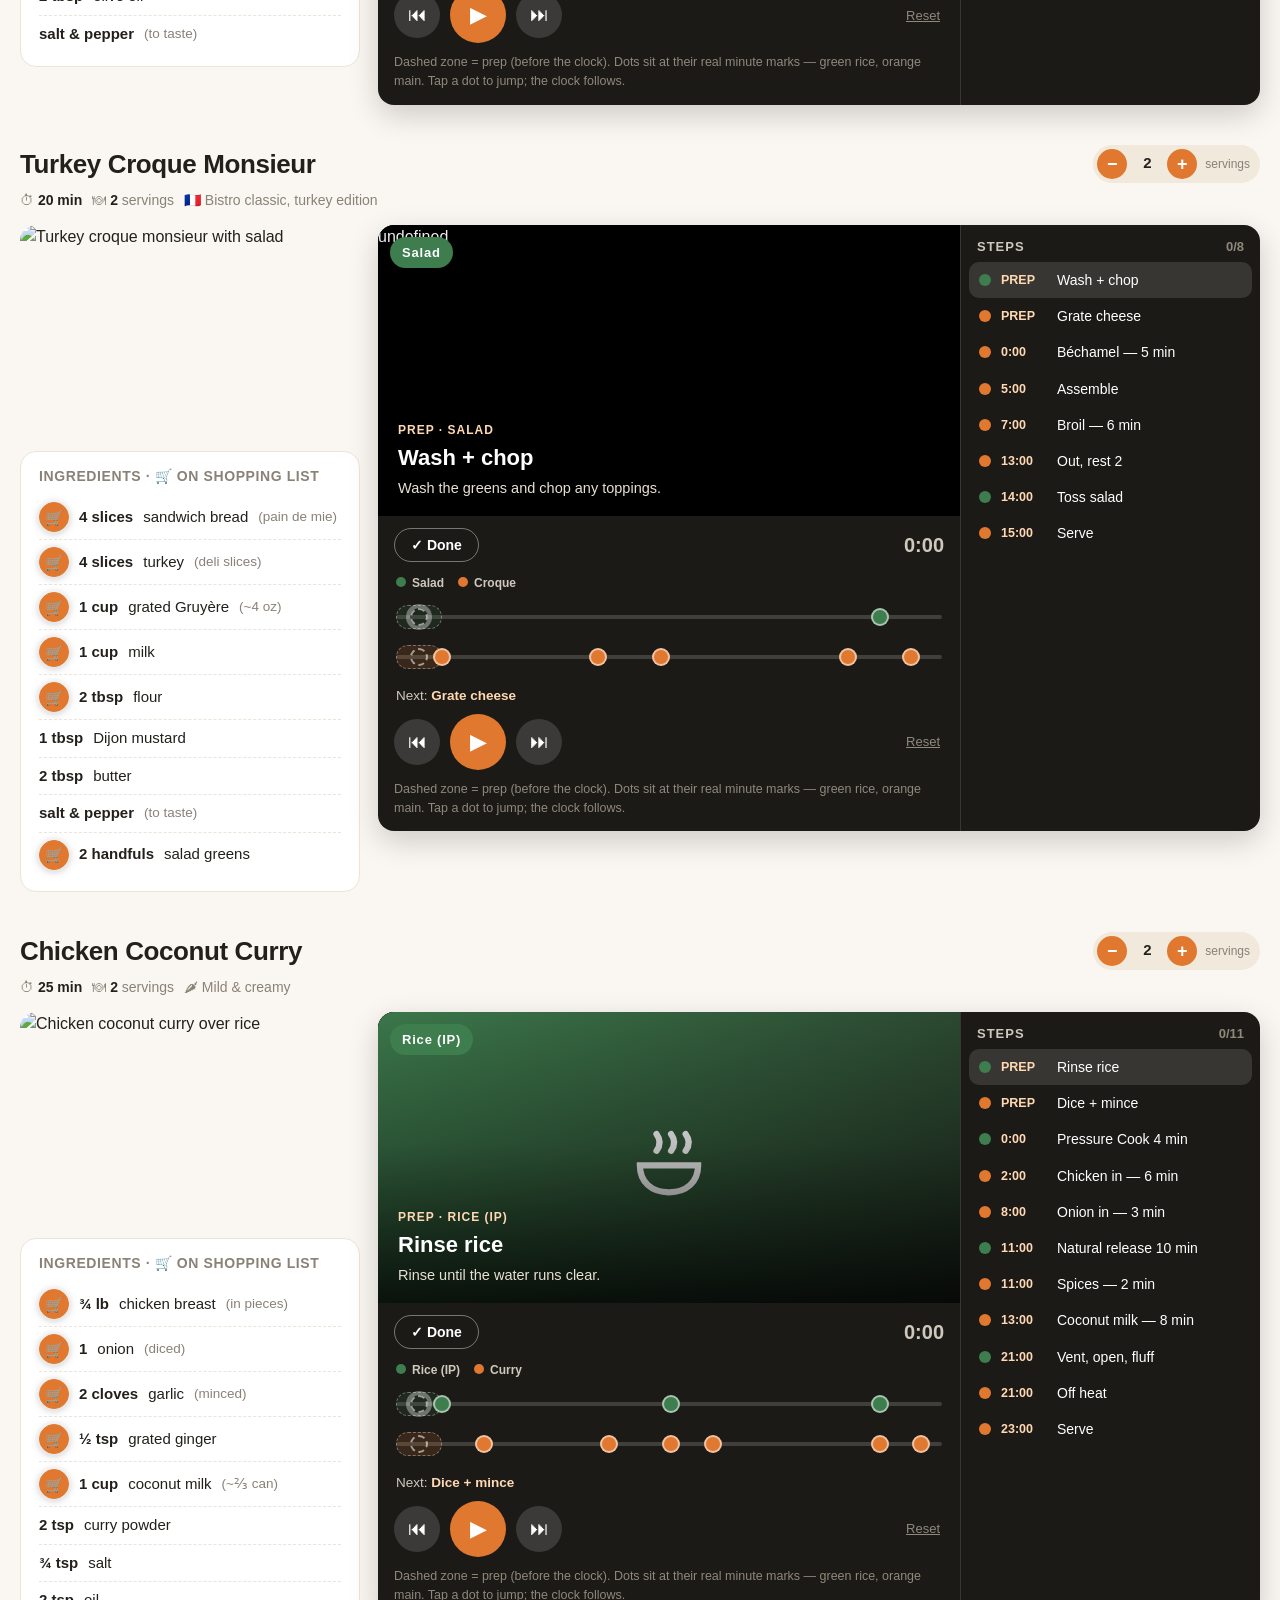
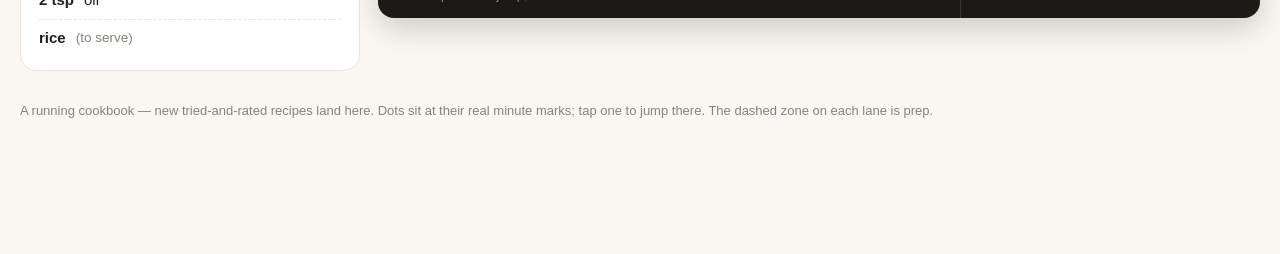
==== commit 88896518: "New recipes: index, shared CSS/JS, generator docs" ====
--- a/index.html
+++ b/index.html
@@ -2,6 +2,7 @@
 <html lang="en">
 <head>
 <meta charset="utf-8">
+<link rel="icon" href="data:image/svg+xml,%3Csvg xmlns='http://www.w3.org/2000/svg' viewBox='0 0 100 100'%3E%3Ctext y='.9em' font-size='90'%3E%F0%9F%8D%B2%3C/text%3E%3C/svg%3E">
 <meta name="viewport" content="width=device-width, initial-scale=1">
 <title>My Cookbook</title>
 <link rel="stylesheet" href="assets/app.css">
@@ -19,6 +20,10 @@
     <a href="shrimp.html">🍤 Coconut Shrimp Curry</a>
     <a href="salmon.html">🐟 Lemon Garlic Salmon</a>
     <a href="koobideh.html">🥩 Sheet-Pan Koobideh</a>
+    <a href="cordon.html">🧀 Chicken Cordon Bleu</a>
+    <a href="thighs.html">🍗 Roast Chicken Thighs</a>
+    <a href="croque.html">🥪 Turkey Croque Monsieur</a>
+    <a href="coco.html">🍛 Chicken Coconut Curry</a>
   </nav>
 </aside>
 
@@ -49,6 +54,10 @@
   <a href="shrimp.html">🍤 Shrimp Curry</a>
   <a href="salmon.html">🐟 Salmon</a>
   <a href="koobideh.html">🥩 Koobideh</a>
+  <a href="cordon.html">🧀 Cordon Bleu</a>
+  <a href="thighs.html">🍗 Chicken Thighs</a>
+  <a href="croque.html">🥪 Croque</a>
+  <a href="coco.html">🍛 Coco Curry</a>
 </nav>
 
 <main>
@@ -103,6 +112,58 @@
     <div class="c-ing"><img class="hero" data-img="koobideh" src="" alt="Sheet-pan koobideh kebab">
       <div class="ingredients"><h3>Ingredients · 🛒 on shopping list</h3><ul data-ingr="koobideh"></ul><h4>Chelow rice</h4><ul data-ingr="chelow"></ul></div></div>
     <div class="c-play"><div class="uplayer" data-player="koobideh"></div></div>
+  </div>
+</section>
+
+<section class="recipe" id="cordon" data-r="cordon">
+  <div class="rhead">
+    <div><h2>Chicken Cordon Bleu</h2>
+      <div class="meta"><span>⏱ <b>40 min</b></span><span>🍽 <b>2</b> servings</span><span>🧀 Crispy, cheesy, baked</span></div></div>
+    <div class="stepper" data-r="cordon"><button class="sminus" aria-label="Fewer servings">−</button><span class="sval"></span><button class="splus" aria-label="More servings">+</button><em>servings</em></div>
+  </div>
+  <div class="rgrid">
+    <div class="c-ing"><img class="hero" data-img="cordon_bleu" src="" alt="Chicken cordon bleu with potato wedges">
+      <div class="ingredients"><h3>Ingredients · 🛒 on shopping list</h3><ul data-ingr="cordon"></ul></div></div>
+    <div class="c-play"><div class="uplayer" data-player="cordon"></div></div>
+  </div>
+</section>
+
+<section class="recipe" id="thighs" data-r="thighs">
+  <div class="rhead">
+    <div><h2>Roast Chicken Thighs</h2>
+      <div class="meta"><span>⏱ <b>50 min</b></span><span>🍽 <b>2</b> servings</span><span>🇫🇷 Dijon &amp; herbs, one pan</span></div></div>
+    <div class="stepper" data-r="thighs"><button class="sminus" aria-label="Fewer servings">−</button><span class="sval"></span><button class="splus" aria-label="More servings">+</button><em>servings</em></div>
+  </div>
+  <div class="rgrid">
+    <div class="c-ing"><img class="hero" data-img="thighs" src="" alt="Roast chicken thighs with potatoes">
+      <div class="ingredients"><h3>Ingredients · 🛒 on shopping list</h3><ul data-ingr="thighs"></ul></div></div>
+    <div class="c-play"><div class="uplayer" data-player="thighs"></div></div>
+  </div>
+</section>
+
+<section class="recipe" id="croque" data-r="croque">
+  <div class="rhead">
+    <div><h2>Turkey Croque Monsieur</h2>
+      <div class="meta"><span>⏱ <b>20 min</b></span><span>🍽 <b>2</b> servings</span><span>🇫🇷 Bistro classic, turkey edition</span></div></div>
+    <div class="stepper" data-r="croque"><button class="sminus" aria-label="Fewer servings">−</button><span class="sval"></span><button class="splus" aria-label="More servings">+</button><em>servings</em></div>
+  </div>
+  <div class="rgrid">
+    <div class="c-ing"><img class="hero" data-img="croque" src="" alt="Turkey croque monsieur with salad">
+      <div class="ingredients"><h3>Ingredients · 🛒 on shopping list</h3><ul data-ingr="croque"></ul></div></div>
+    <div class="c-play"><div class="uplayer" data-player="croque"></div></div>
+  </div>
+</section>
+
+<section class="recipe" id="coco" data-r="coco">
+  <div class="rhead">
+    <div><h2>Chicken Coconut Curry</h2>
+      <div class="meta"><span>⏱ <b>25 min</b></span><span>🍽 <b>2</b> servings</span><span>🌶 Mild &amp; creamy</span></div></div>
+    <div class="stepper" data-r="coco"><button class="sminus" aria-label="Fewer servings">−</button><span class="sval"></span><button class="splus" aria-label="More servings">+</button><em>servings</em></div>
+  </div>
+  <div class="rgrid">
+    <div class="c-ing"><img class="hero" data-img="coco_curry" src="" alt="Chicken coconut curry over rice">
+      <div class="ingredients"><h3>Ingredients · 🛒 on shopping list</h3><ul data-ingr="coco"></ul></div></div>
+    <div class="c-play"><div class="uplayer" data-player="coco"></div></div>
   </div>
 </section>
 
@@ -123,7 +184,7 @@
       <div class="tip">Buy frozen — freeze on arrival, move to the fridge the night before cooking.</div>
       <div class="pick"><button class="have">Have it</button><button class="need">Need it</button></div>
     </div>
-    <div class="item" data-id="s3" data-rs="tikka" data-r="tikka" data-name="Chicken breast" data-note="~4 large">
+    <div class="item" data-id="s3" data-rs="tikka,cordon,coco" data-r="tikka" data-name="Chicken breast" data-note="~4 large">
       <div class="row1"><span class="name">Chicken breast</span><span class="qty">3 lb (~4 large)</span></div>
       <div class="tip">Slice into strips or pound to even thickness so it cooks uniformly under the broiler.</div>
       <div class="pick"><button class="have">Have it</button><button class="need">Need it</button></div>
@@ -133,19 +194,28 @@
       <div class="tip">Freeze on arrival, move to the fridge the night before cooking.</div>
       <div class="pick"><button class="have">Have it</button><button class="need">Need it</button></div>
     </div>
+    <div class="item" data-id="s13" data-rs="thighs" data-r="thighs" data-name="Chicken thighs" data-note="bone-in">
+      <div class="row1"><span class="name">Chicken thighs</span><span class="qty">1¼ lb</span></div>
+      <div class="pick"><button class="have">Have it</button><button class="need">Need it</button></div>
+    </div>
+    <div class="item" data-id="s14" data-rs="cordon,croque" data-r="cordon" data-name="Turkey slices" data-note="deli">
+      <div class="row1"><span class="name">Turkey slices</span><span class="qty">8 slices</span></div>
+      <div class="tip">Cordon bleu + croques — 4 slices each.</div>
+      <div class="pick"><button class="have">Have it</button><button class="need">Need it</button></div>
+    </div>
   </div>
 
   <div class="group">
     <h3>Produce</h3>
-    <div class="item" data-id="s5" data-rs="shrimp,koobideh" data-r="shrimp" data-name="Yellow onions">
+    <div class="item" data-id="s5" data-rs="shrimp,koobideh,coco" data-r="shrimp" data-name="Yellow onions">
       <div class="row1"><span class="name">Yellow onions</span><span class="qty">× 2</span></div>
       <div class="pick"><button class="have">Have it</button><button class="need">Need it</button></div>
     </div>
-    <div class="item" data-id="s6" data-rs="tikka,shrimp,salmon" data-r="tikka" data-name="Garlic">
+    <div class="item" data-id="s6" data-rs="tikka,shrimp,salmon,thighs,coco" data-r="tikka" data-name="Garlic">
       <div class="row1"><span class="name">Garlic</span><span class="qty">1 head</span></div>
       <div class="pick"><button class="have">Have it</button><button class="need">Need it</button></div>
     </div>
-    <div class="item" data-id="s7" data-rs="shrimp" data-r="shrimp" data-name="Fresh ginger">
+    <div class="item" data-id="s7" data-rs="shrimp,coco" data-r="shrimp" data-name="Fresh ginger">
       <div class="row1"><span class="name">Fresh ginger</span><span class="qty">small piece</span></div>
       <div class="tip">Optional — ground ginger from your spice rack works fine.</div>
       <div class="pick"><button class="have">Have it</button><button class="need">Need it</button></div>
@@ -158,13 +228,21 @@
       <div class="row1"><span class="name">Tomatoes</span><span class="qty">× 1</span></div>
       <div class="pick"><button class="have">Have it</button><button class="need">Need it</button></div>
     </div>
+    <div class="item" data-id="s17" data-rs="cordon,thighs" data-r="cordon" data-name="Potatoes">
+      <div class="row1"><span class="name">Potatoes</span><span class="qty">2 lb</span></div>
+      <div class="pick"><button class="have">Have it</button><button class="need">Need it</button></div>
+    </div>
+    <div class="item" data-id="s22" data-rs="croque" data-r="croque" data-name="Salad greens">
+      <div class="row1"><span class="name">Salad greens</span><span class="qty">2 handfuls</span></div>
+      <div class="pick"><button class="have">Have it</button><button class="need">Need it</button></div>
+    </div>
   </div>
 
   <div class="group">
     <h3>Dairy &amp; Pantry</h3>
-    <div class="item" data-id="s10" data-rs="shrimp" data-r="shrimp" data-name="Coconut milk" data-note="13.5 oz">
+    <div class="item" data-id="s10" data-rs="shrimp,coco" data-r="shrimp" data-name="Coconut milk" data-note="13.5 oz">
       <div class="row1"><span class="name">Coconut milk</span><span class="qty">1 can · 13.5 oz</span></div>
-      <div class="tip">You'll use about half; the rest keeps 4 days in the fridge.</div>
+      <div class="tip">One can per curry — you'll use about half per recipe; the rest keeps 4 days in the fridge.</div>
       <div class="pick"><button class="have">Have it</button><button class="need">Need it</button></div>
     </div>
     <div class="item" data-id="s11" data-rs="shrimp" data-r="shrimp" data-name="Tomato paste">
@@ -176,6 +254,32 @@
       <div class="tip">For the tikka marinade — you'll use about 1⅓ cups. Whole milk yogurt = best char.</div>
       <div class="pick"><button class="have">Have it</button><button class="need">Need it</button></div>
     </div>
+    <div class="item" data-id="s15" data-rs="cordon,croque" data-r="cordon" data-name="Gruyère" data-note="sliced or a small block">
+      <div class="row1"><span class="name">Gruyère</span><span class="qty">8 oz</span></div>
+      <div class="tip">Slices for the cordon bleu, grated for the croques.</div>
+      <div class="pick"><button class="have">Have it</button><button class="need">Need it</button></div>
+    </div>
+    <div class="item" data-id="s16" data-rs="croque" data-r="croque" data-name="Sandwich bread" data-note="pain de mie">
+      <div class="row1"><span class="name">Sandwich bread</span><span class="qty">4 slices</span></div>
+      <div class="pick"><button class="have">Have it</button><button class="need">Need it</button></div>
+    </div>
+    <div class="item" data-id="s18" data-rs="cordon" data-r="cordon" data-name="Panko breadcrumbs">
+      <div class="row1"><span class="name">Panko breadcrumbs</span><span class="qty">½ cup</span></div>
+      <div class="pick"><button class="have">Have it</button><button class="need">Need it</button></div>
+    </div>
+    <div class="item" data-id="s19" data-rs="cordon" data-r="cordon" data-name="Eggs" data-note="for the breading">
+      <div class="row1"><span class="name">Eggs</span><span class="qty">× 2</span></div>
+      <div class="pick"><button class="have">Have it</button><button class="need">Need it</button></div>
+    </div>
+    <div class="item" data-id="s20" data-rs="croque" data-r="croque" data-name="Milk" data-note="for the béchamel">
+      <div class="row1"><span class="name">Milk</span><span class="qty">1 cup</span></div>
+      <div class="pick"><button class="have">Have it</button><button class="need">Need it</button></div>
+    </div>
+    <div class="item" data-id="s21" data-rs="croque" data-r="croque" data-name="Flour" data-note="for the béchamel">
+      <div class="row1"><span class="name">Flour</span><span class="qty">2 tbsp</span></div>
+      <div class="pick"><button class="have">Have it</button><button class="need">Need it</button></div>
+    </div>
+
   </div>
 
   <div class="onhand"><b>Assumed on hand</b> (you said you’re stocked): rice, oil, butter, salt, pepper, turmeric, cumin, coriander, paprika, curry powder, garam masala.</div>
@@ -191,6 +295,6 @@
   <p>A running cookbook — new tried-and-rated recipes land here. Dots sit at their real minute marks; tap one to jump there. The dashed zone on each lane is prep.</p>
 </footer>
 
-<script src="assets/img-data/shrimp_curry.js"></script><script src="assets/img-data/lemon_salmon.js"></script><script src="assets/img-data/chicken_tikka.js"></script><script src="assets/img-data/koobideh.js"></script><script src="assets/img-data/shrimp_steps.js"></script><script src="assets/img-data/salmon_steps.js"></script><script src="assets/img-data/chelow.js"></script><script src="assets/img-data/shrimp_prep.js"></script><script src="assets/img-data/salmon_prep.js"></script><script src="assets/app.js"></script>
+<script src="assets/img-data/shrimp_curry.js"></script><script src="assets/img-data/lemon_salmon.js"></script><script src="assets/img-data/chicken_tikka.js"></script><script src="assets/img-data/koobideh.js"></script><script src="assets/img-data/shrimp_steps.js"></script><script src="assets/img-data/salmon_steps.js"></script><script src="assets/img-data/chelow.js"></script><script src="assets/img-data/shrimp_prep.js"></script><script src="assets/img-data/salmon_prep.js"></script><script src="assets/img-data/cordon_bleu.js"></script><script src="assets/img-data/cordon_prep.js"></script><script src="assets/img-data/cordon_steps.js"></script><script src="assets/img-data/croque.js"></script><script src="assets/img-data/croque_prep.js"></script><script src="assets/img-data/croque_steps.js"></script><script src="assets/img-data/thighs.js"></script><script src="assets/img-data/thighs_prep.js"></script><script src="assets/img-data/thighs_steps.js"></script><script src="assets/img-data/coco_curry.js"></script><script src="assets/img-data/coco_prep.js"></script><script src="assets/img-data/coco_steps.js"></script><script src="assets/app.js"></script>
 </body>
 </html>
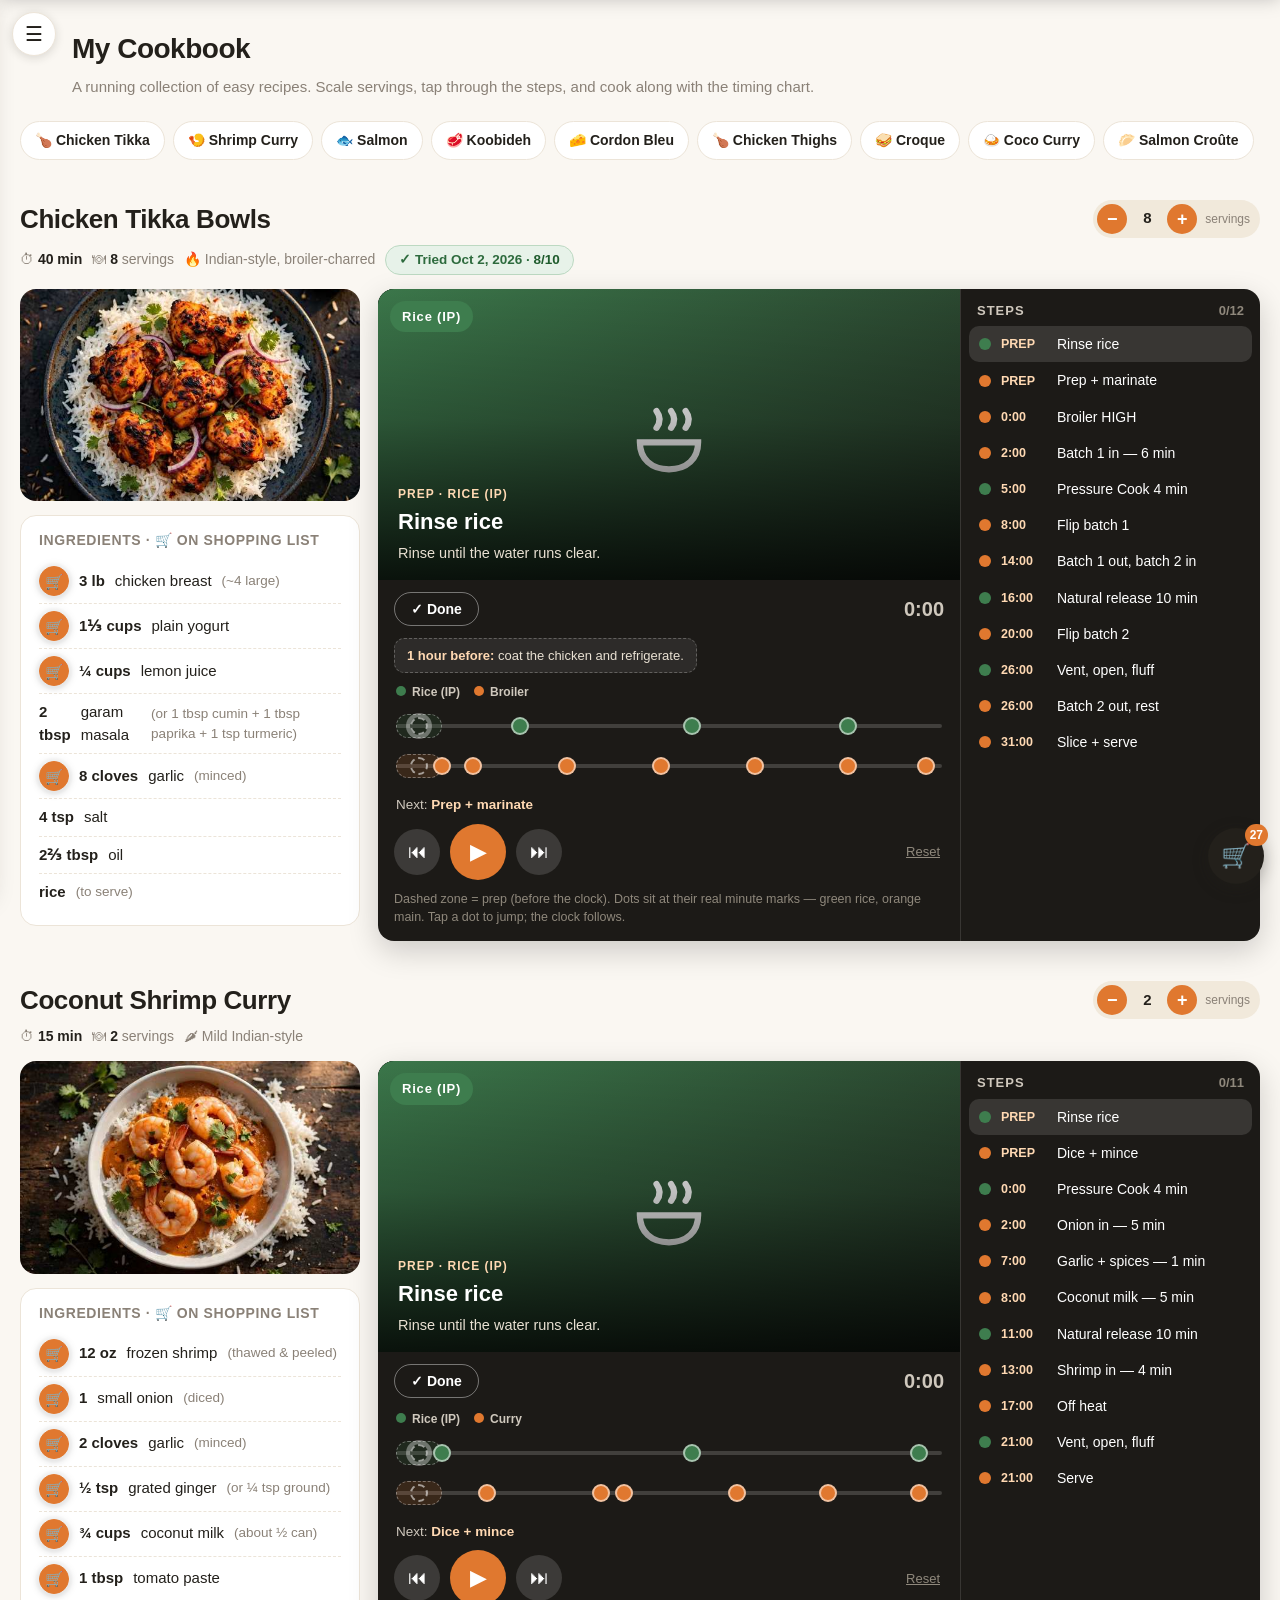
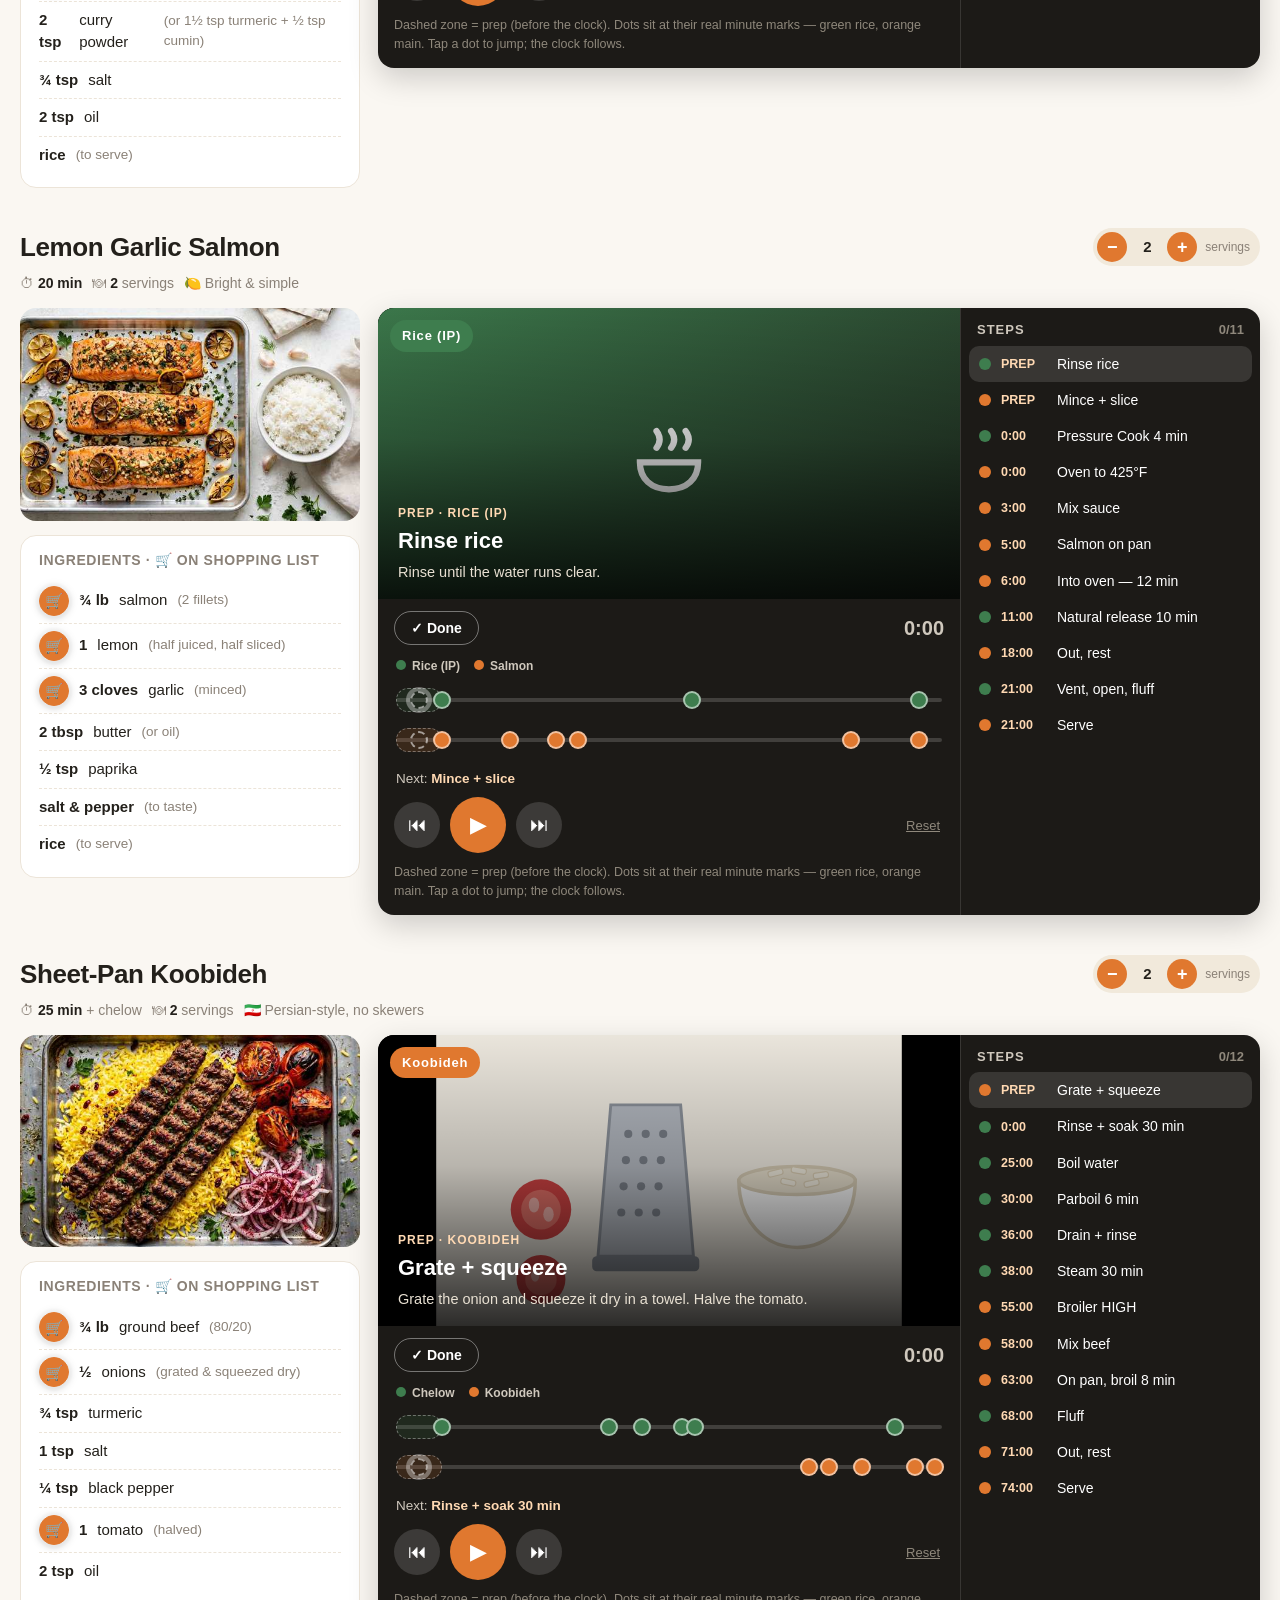
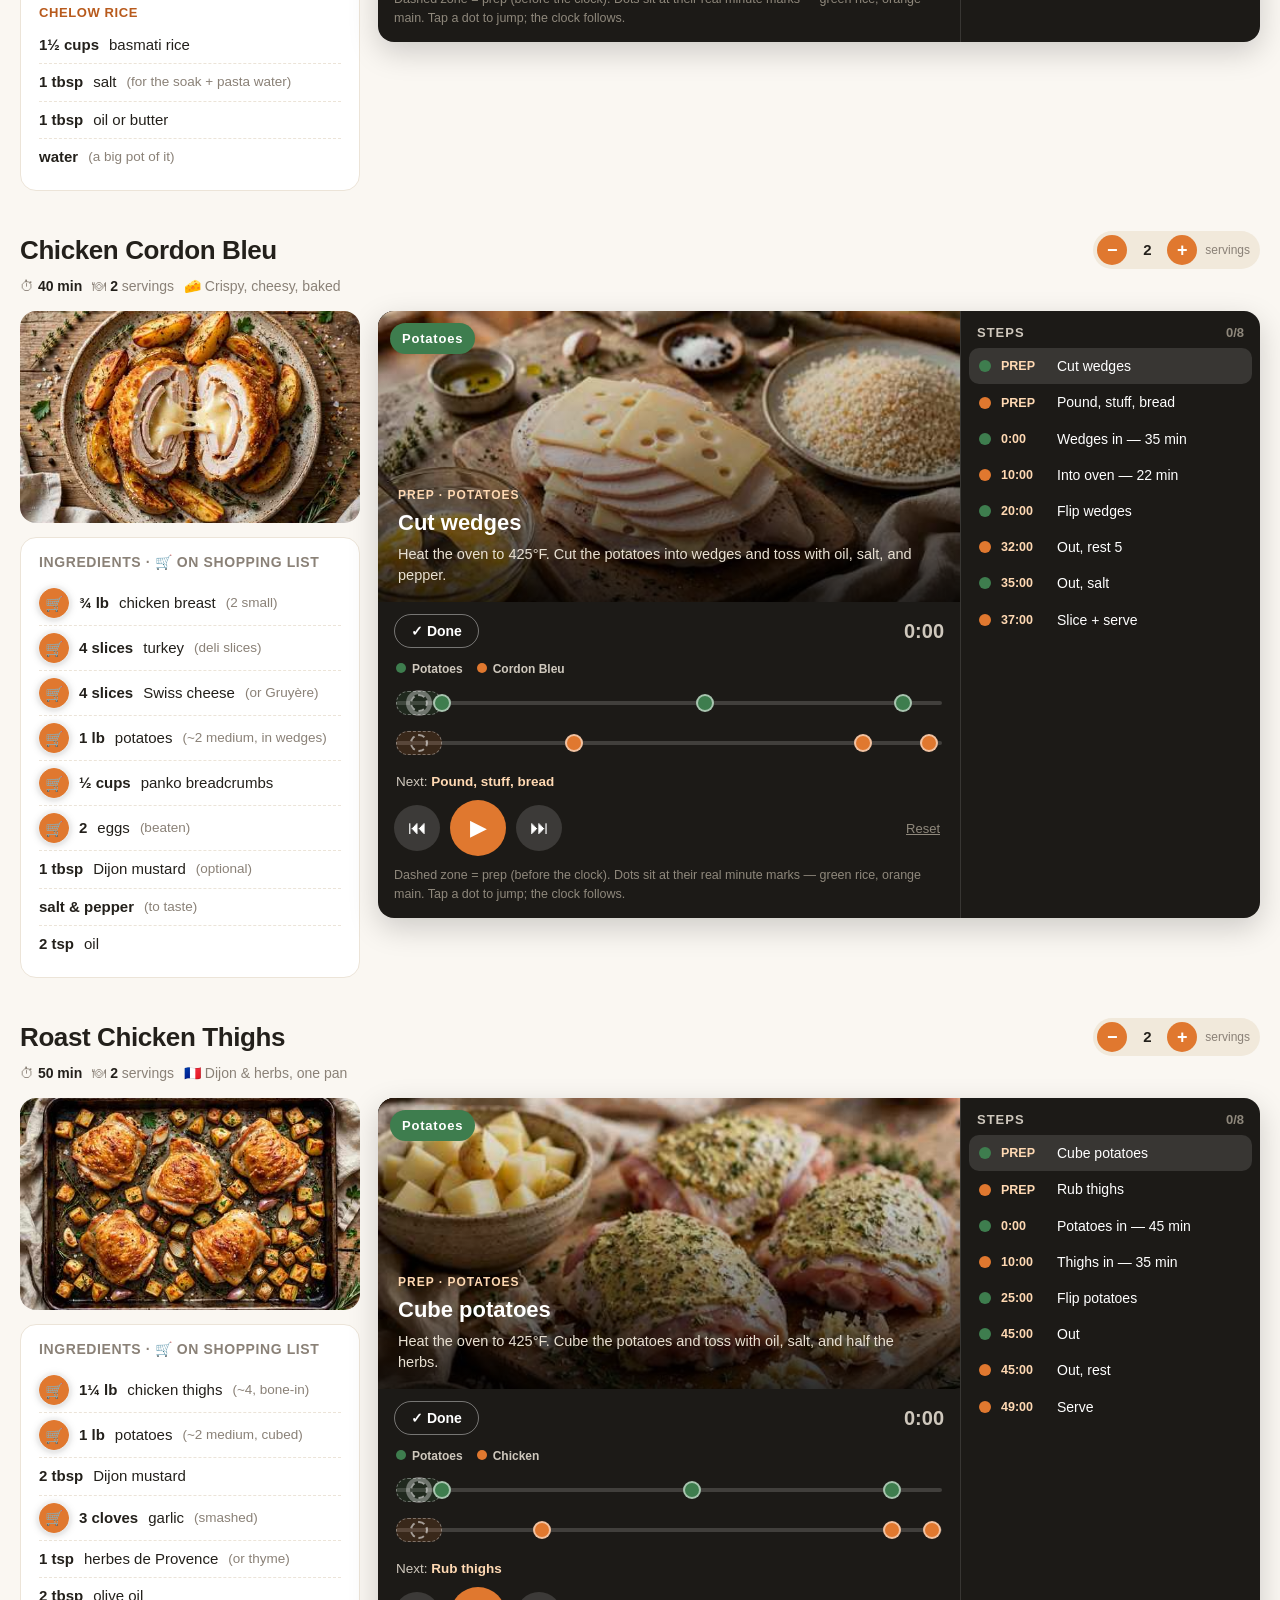
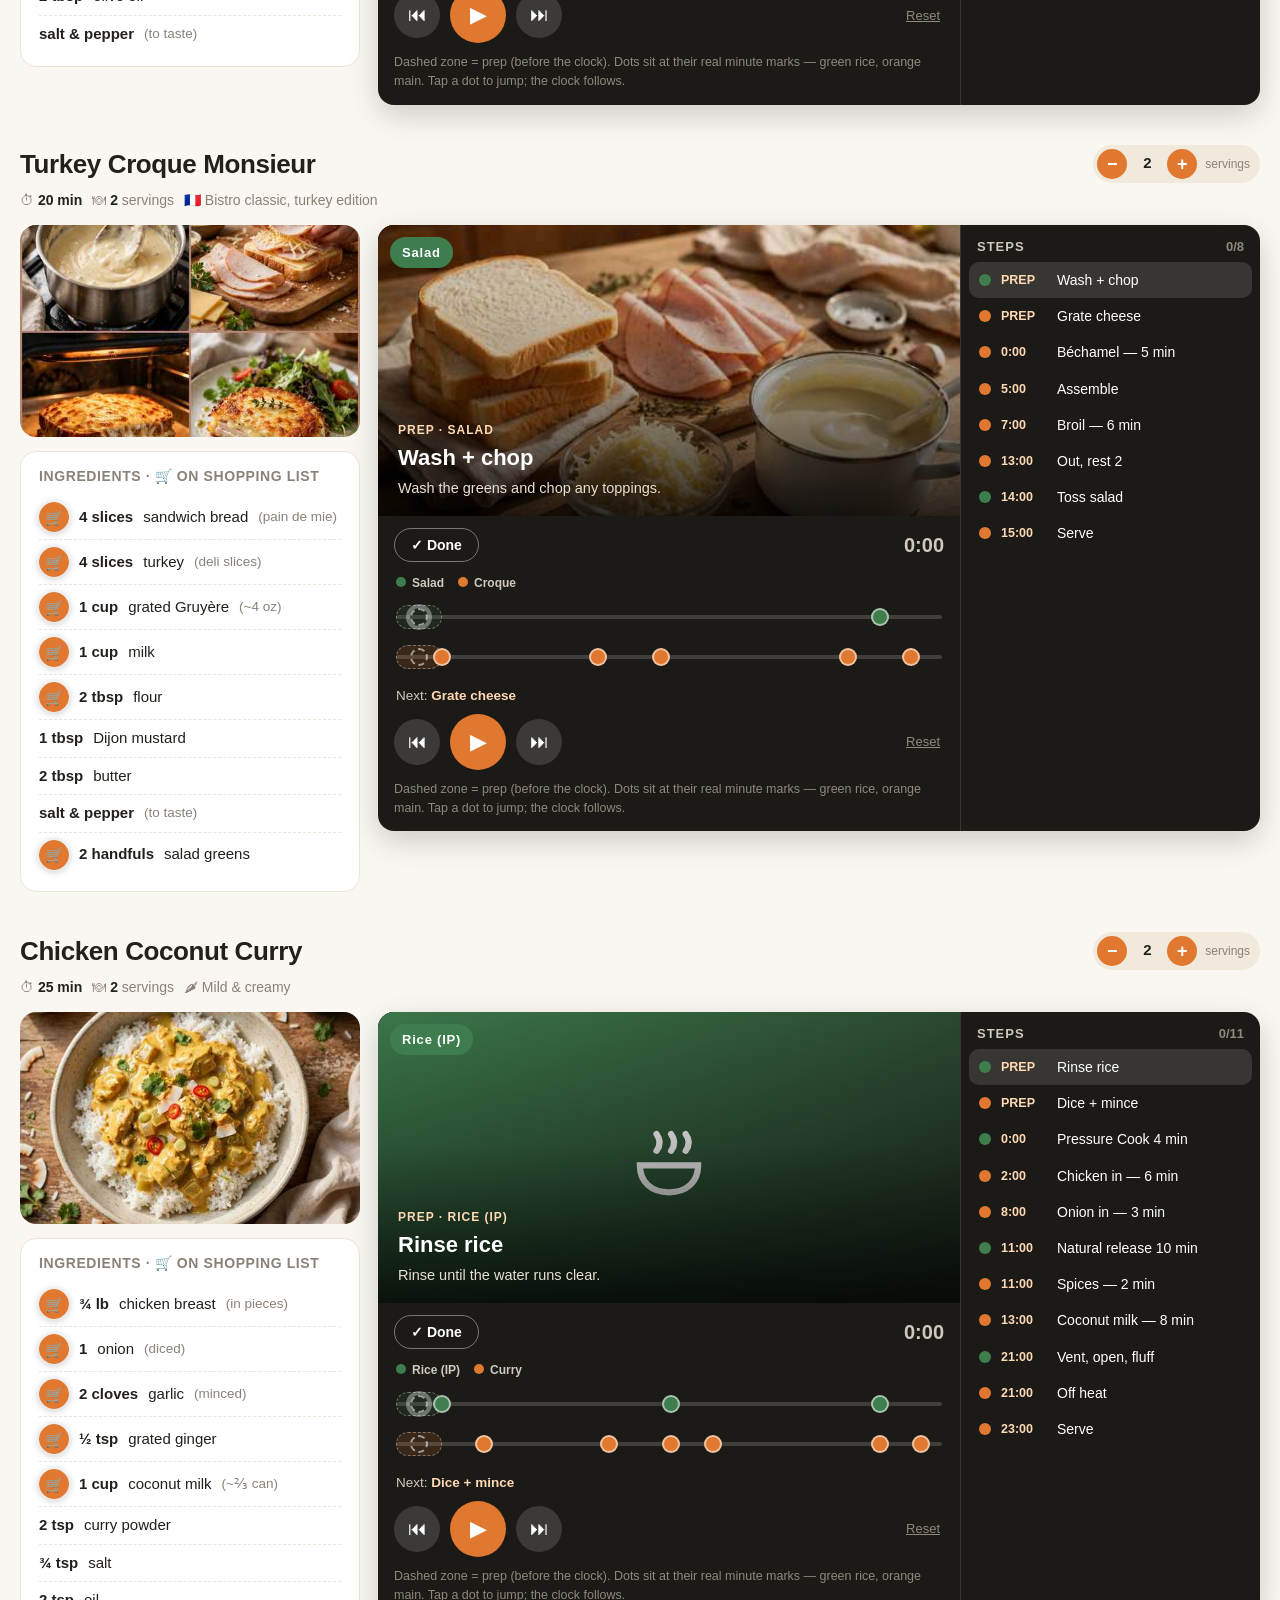
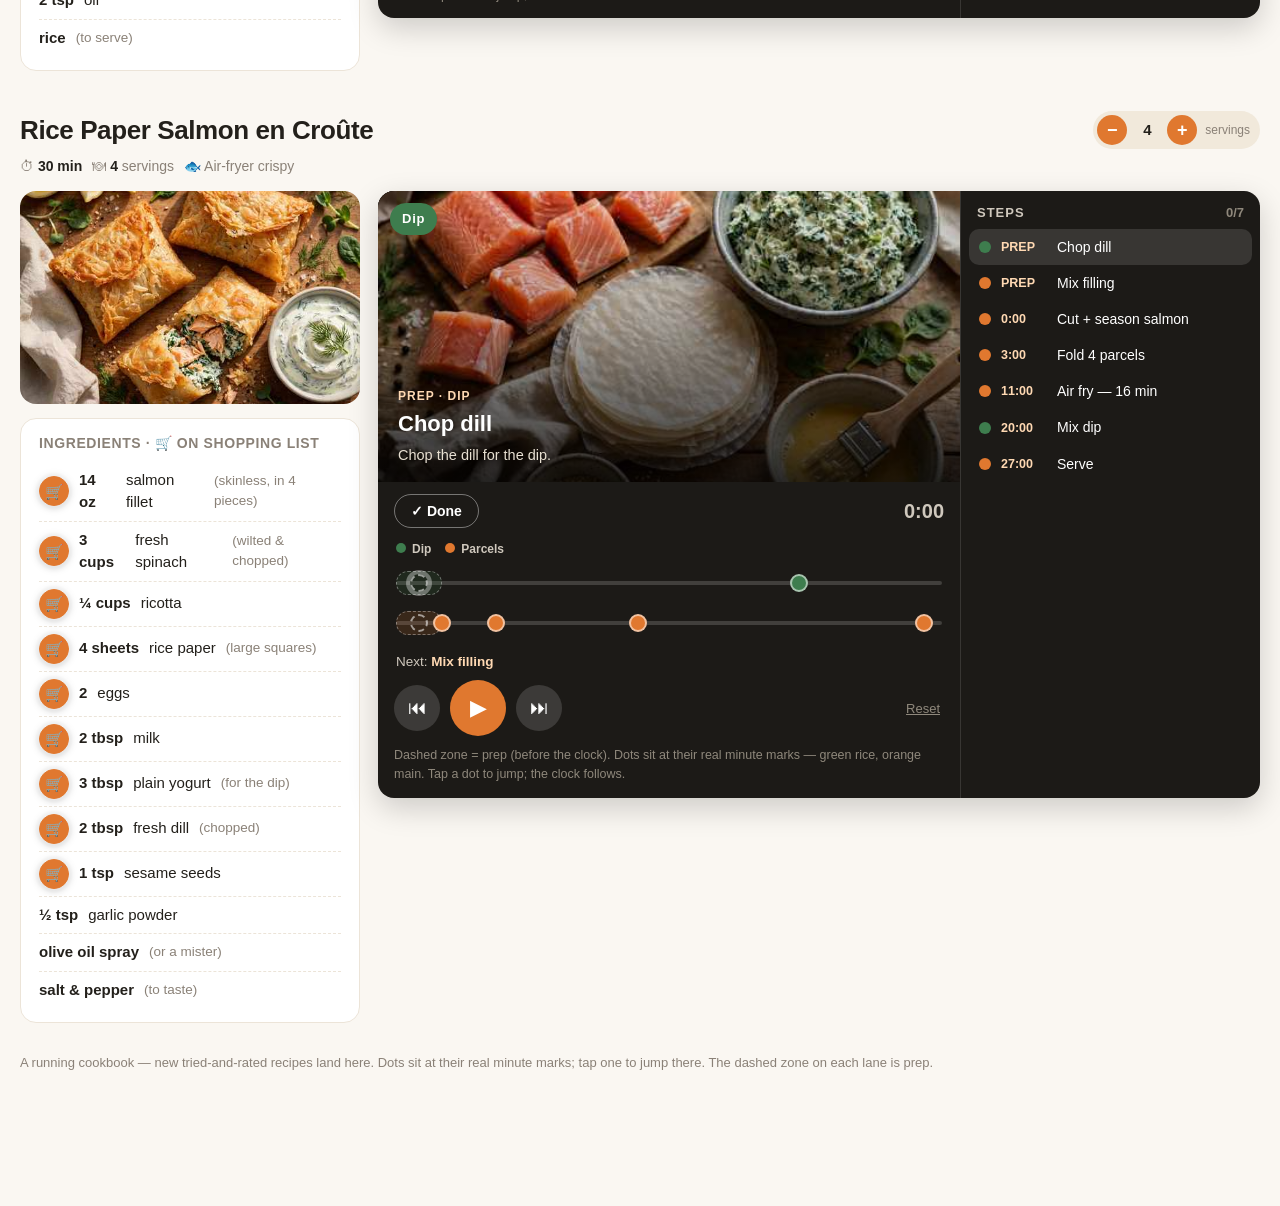
==== commit 7734c0e0: "Cache-busting: index, croute page, docs" ====
--- a/index.html
+++ b/index.html
@@ -5,7 +5,7 @@
 <link rel="icon" href="data:image/svg+xml,%3Csvg xmlns='http://www.w3.org/2000/svg' viewBox='0 0 100 100'%3E%3Ctext y='.9em' font-size='90'%3E%F0%9F%8D%B2%3C/text%3E%3C/svg%3E">
 <meta name="viewport" content="width=device-width, initial-scale=1">
 <title>My Cookbook</title>
-<link rel="stylesheet" href="assets/app.css">
+<link rel="stylesheet" href="assets/app.css?v=dddcdd41">
 </head>
 <body id="top">
 
@@ -24,6 +24,7 @@
     <a href="thighs.html">🍗 Roast Chicken Thighs</a>
     <a href="croque.html">🥪 Turkey Croque Monsieur</a>
     <a href="coco.html">🍛 Chicken Coconut Curry</a>
+    <a href="croute.html">🥟 Rice Paper Salmon en Croûte</a>
   </nav>
 </aside>
 
@@ -58,6 +59,7 @@
   <a href="thighs.html">🍗 Chicken Thighs</a>
   <a href="croque.html">🥪 Croque</a>
   <a href="coco.html">🍛 Coco Curry</a>
+  <a href="croute.html">🥟 Salmon Croûte</a>
 </nav>
 
 <main>
@@ -164,6 +166,19 @@
     <div class="c-ing"><img class="hero" data-img="coco_curry" src="" alt="Chicken coconut curry over rice">
       <div class="ingredients"><h3>Ingredients · 🛒 on shopping list</h3><ul data-ingr="coco"></ul></div></div>
     <div class="c-play"><div class="uplayer" data-player="coco"></div></div>
+  </div>
+</section>
+
+<section class="recipe" id="croute" data-r="croute">
+  <div class="rhead">
+    <div><h2>Rice Paper Salmon en Croûte</h2>
+      <div class="meta"><span>⏱ <b>30 min</b></span><span>🍽 <b>4</b> servings</span><span>🐟 Air-fryer crispy</span></div></div>
+    <div class="stepper" data-r="croute"><button class="sminus" aria-label="Fewer servings">−</button><span class="sval"></span><button class="splus" aria-label="More servings">+</button><em>servings</em></div>
+  </div>
+  <div class="rgrid">
+    <div class="c-ing"><img class="hero" data-img="croute" src="" alt="Rice paper salmon parcels with dill dip">
+      <div class="ingredients"><h3>Ingredients · 🛒 on shopping list</h3><ul data-ingr="croute"></ul></div></div>
+    <div class="c-play"><div class="uplayer" data-player="croute"></div></div>
   </div>
 </section>
 
@@ -179,7 +194,7 @@
       <div class="tip">A 1 lb bag works too — just freeze the extra. Thaw in the fridge the night before.</div>
       <div class="pick"><button class="have">Have it</button><button class="need">Need it</button></div>
     </div>
-    <div class="item" data-id="s2" data-rs="salmon" data-r="salmon" data-name="Salmon fillets" data-note="2 fillets">
+    <div class="item" data-id="s2" data-rs="salmon,croute" data-r="salmon" data-name="Salmon fillets" data-note="2 fillets">
       <div class="row1"><span class="name">Salmon fillets</span><span class="qty">¾ lb (2 fillets)</span></div>
       <div class="tip">Buy frozen — freeze on arrival, move to the fridge the night before cooking.</div>
       <div class="pick"><button class="have">Have it</button><button class="need">Need it</button></div>
@@ -234,6 +249,17 @@
     </div>
     <div class="item" data-id="s22" data-rs="croque" data-r="croque" data-name="Salad greens">
       <div class="row1"><span class="name">Salad greens</span><span class="qty">2 handfuls</span></div>
+      <div class="pick"><button class="have">Have it</button><button class="need">Need it</button></div>
+    </div>
+  </div>
+
+    <div class="item" data-id="s26" data-rs="croute" data-r="croute" data-name="Fresh spinach" data-note="one bag">
+      <div class="row1"><span class="name">Fresh spinach</span><span class="qty">3 cups</span></div>
+      <div class="tip">You'll wilt it down — 90 g / about 3 cups fresh.</div>
+      <div class="pick"><button class="have">Have it</button><button class="need">Need it</button></div>
+    </div>
+    <div class="item" data-id="s27" data-rs="croute" data-r="croute" data-name="Fresh dill" data-note="for the dip">
+      <div class="row1"><span class="name">Fresh dill</span><span class="qty">1 bunch</span></div>
       <div class="pick"><button class="have">Have it</button><button class="need">Need it</button></div>
     </div>
   </div>
@@ -249,7 +275,7 @@
       <div class="row1"><span class="name">Tomato paste</span><span class="qty">1 small can</span></div>
       <div class="pick"><button class="have">Have it</button><button class="need">Need it</button></div>
     </div>
-    <div class="item" data-id="s12" data-rs="tikka" data-r="tikka" data-name="Plain yogurt" data-note="32 oz">
+    <div class="item" data-id="s12" data-rs="tikka,croute" data-r="tikka" data-name="Plain yogurt" data-note="32 oz">
       <div class="row1"><span class="name">Plain yogurt</span><span class="qty">1 large tub · 32 oz</span></div>
       <div class="tip">For the tikka marinade — you'll use about 1⅓ cups. Whole milk yogurt = best char.</div>
       <div class="pick"><button class="have">Have it</button><button class="need">Need it</button></div>
@@ -267,11 +293,11 @@
       <div class="row1"><span class="name">Panko breadcrumbs</span><span class="qty">½ cup</span></div>
       <div class="pick"><button class="have">Have it</button><button class="need">Need it</button></div>
     </div>
-    <div class="item" data-id="s19" data-rs="cordon" data-r="cordon" data-name="Eggs" data-note="for the breading">
+    <div class="item" data-id="s19" data-rs="cordon,croute" data-r="cordon" data-name="Eggs" data-note="for the breading">
       <div class="row1"><span class="name">Eggs</span><span class="qty">× 2</span></div>
       <div class="pick"><button class="have">Have it</button><button class="need">Need it</button></div>
     </div>
-    <div class="item" data-id="s20" data-rs="croque" data-r="croque" data-name="Milk" data-note="for the béchamel">
+    <div class="item" data-id="s20" data-rs="croque,croute" data-r="croque" data-name="Milk" data-note="for the béchamel">
       <div class="row1"><span class="name">Milk</span><span class="qty">1 cup</span></div>
       <div class="pick"><button class="have">Have it</button><button class="need">Need it</button></div>
     </div>
@@ -280,6 +306,20 @@
       <div class="pick"><button class="have">Have it</button><button class="need">Need it</button></div>
     </div>
 
+  </div>
+
+    <div class="item" data-id="s23" data-rs="croute" data-r="croute" data-name="Rice paper sheets" data-note="large squares">
+      <div class="row1"><span class="name">Rice paper sheets</span><span class="qty">4 sheets</span></div>
+      <div class="pick"><button class="have">Have it</button><button class="need">Need it</button></div>
+    </div>
+    <div class="item" data-id="s24" data-rs="croute" data-r="croute" data-name="Sesame seeds" data-note="for topping">
+      <div class="row1"><span class="name">Sesame seeds</span><span class="qty">1 tsp</span></div>
+      <div class="pick"><button class="have">Have it</button><button class="need">Need it</button></div>
+    </div>
+    <div class="item" data-id="s25" data-rs="croute" data-r="croute" data-name="Ricotta" data-note="small tub">
+      <div class="row1"><span class="name">Ricotta</span><span class="qty">¼ cup</span></div>
+      <div class="pick"><button class="have">Have it</button><button class="need">Need it</button></div>
+    </div>
   </div>
 
   <div class="onhand"><b>Assumed on hand</b> (you said you’re stocked): rice, oil, butter, salt, pepper, turmeric, cumin, coriander, paprika, curry powder, garam masala.</div>
@@ -295,6 +335,6 @@
   <p>A running cookbook — new tried-and-rated recipes land here. Dots sit at their real minute marks; tap one to jump there. The dashed zone on each lane is prep.</p>
 </footer>
 
-<script src="assets/img-data/shrimp_curry.js"></script><script src="assets/img-data/lemon_salmon.js"></script><script src="assets/img-data/chicken_tikka.js"></script><script src="assets/img-data/koobideh.js"></script><script src="assets/img-data/shrimp_steps.js"></script><script src="assets/img-data/salmon_steps.js"></script><script src="assets/img-data/chelow.js"></script><script src="assets/img-data/shrimp_prep.js"></script><script src="assets/img-data/salmon_prep.js"></script><script src="assets/img-data/cordon_bleu.js"></script><script src="assets/img-data/cordon_prep.js"></script><script src="assets/img-data/cordon_steps.js"></script><script src="assets/img-data/croque.js"></script><script src="assets/img-data/croque_prep.js"></script><script src="assets/img-data/croque_steps.js"></script><script src="assets/img-data/thighs.js"></script><script src="assets/img-data/thighs_prep.js"></script><script src="assets/img-data/thighs_steps.js"></script><script src="assets/img-data/coco_curry.js"></script><script src="assets/img-data/coco_prep.js"></script><script src="assets/img-data/coco_steps.js"></script><script src="assets/app.js"></script>
+<script src="assets/img-data/shrimp_curry.js?v=2831e49d"></script><script src="assets/img-data/lemon_salmon.js?v=1fef092f"></script><script src="assets/img-data/chicken_tikka.js?v=e2cde757"></script><script src="assets/img-data/koobideh.js?v=36d46aff"></script><script src="assets/img-data/shrimp_steps.js?v=7c8cbf64"></script><script src="assets/img-data/salmon_steps.js?v=84eab120"></script><script src="assets/img-data/chelow.js?v=56572bb5"></script><script src="assets/img-data/shrimp_prep.js?v=ef02849d"></script><script src="assets/img-data/salmon_prep.js?v=4f97b416"></script><script src="assets/img-data/cordon_bleu.js?v=8f8d62d5"></script><script src="assets/img-data/cordon_prep.js?v=d4398ca4"></script><script src="assets/img-data/cordon_steps.js?v=e9fcfaca"></script><script src="assets/img-data/croque.js?v=08ccd1e4"></script><script src="assets/img-data/croque_prep.js?v=0408b99b"></script><script src="assets/img-data/croque_steps.js?v=b63eda94"></script><script src="assets/img-data/thighs.js?v=9d5856af"></script><script src="assets/img-data/thighs_prep.js?v=643cb428"></script><script src="assets/img-data/thighs_steps.js?v=0c74dc5a"></script><script src="assets/img-data/coco_curry.js?v=a34f7cc5"></script><script src="assets/img-data/coco_prep.js?v=5f711f91"></script><script src="assets/img-data/coco_steps.js?v=d0d67377"></script><script src="assets/img-data/croute.js?v=f75c3ff4"></script><script src="assets/img-data/croute_prep.js?v=9db5631f"></script><script src="assets/img-data/croute_steps.js?v=4d68055e"></script><script src="assets/app.js?v=6ba65be9"></script>
 </body>
 </html>
